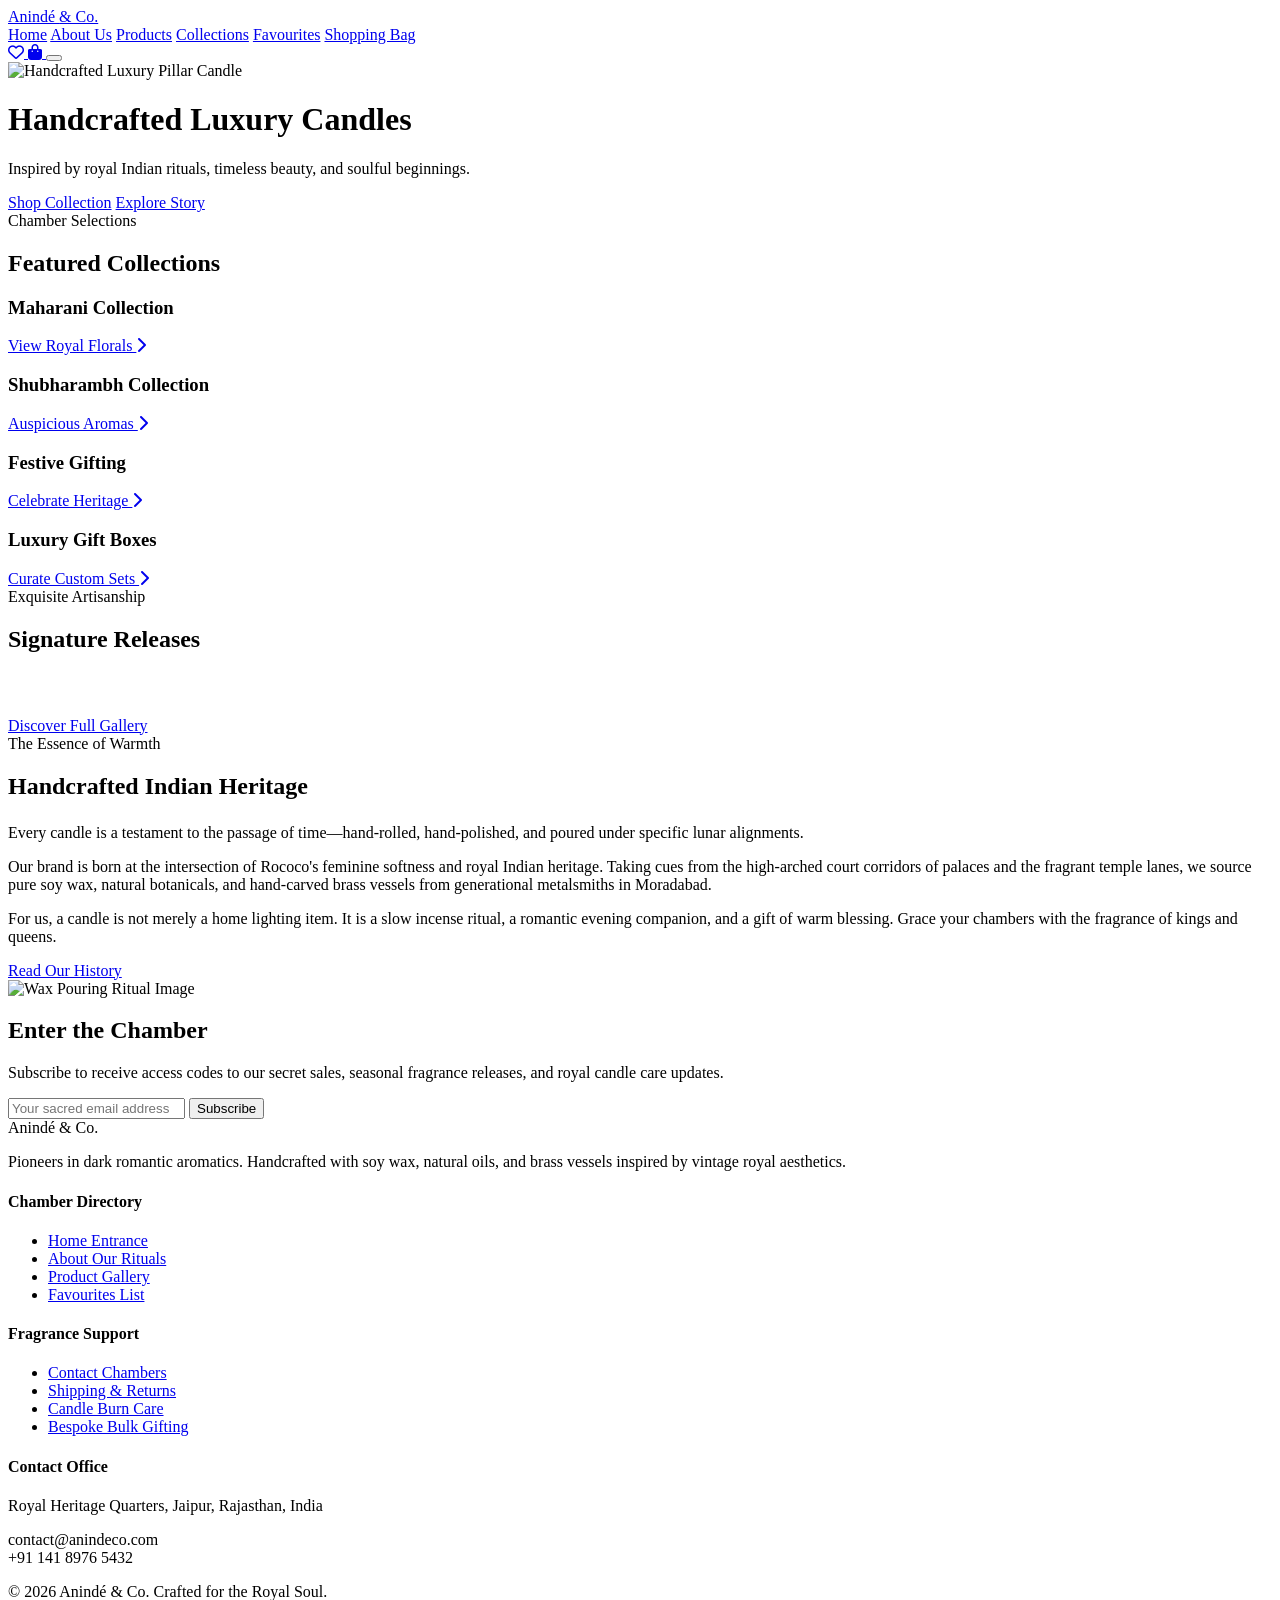
==== frontend/index.html @ c3018bc9 "Move index.html to frontend root" ====
<!DOCTYPE html>
<html lang="en">
<head>
  <meta charset="UTF-8">
  <meta name="viewport" content="width=device-width, initial-scale=1.0">
  <meta name="description" content="Handcrafted Luxury Candles inspired by royal Indian heritage, Rococo aesthetics, and soulful beginnings. Experience the dark romantic sensory ambiance of premium gifting.">
  <title>Handcrafted Luxury Candles | Ancient Heritage & Romantic Rituals</title>
  
  <!-- FontAwesome Icons -->
  <link rel="stylesheet" href="https://cdnjs.cloudflare.com/ajax/libs/font-awesome/6.4.0/css/all.min.css">
  
  <!-- Stylesheet Link -->
  <link rel="stylesheet" href="../css/style.css">
</head>
<body>

  <!-- GLOBAL STICKY LUXURY NAVBAR -->
  <nav class="luxury-navbar" id="navbar">
    <div class="nav-container">
      <!-- Logo -->
      <a href="index.html" class="navbar-logo" id="nav-logo">
        Anindé <span>& Co.</span>
      </a>

      <!-- Menu Items (Right) -->
      <div class="navbar-menu" id="navbar-menu">
        <a href="index.html" class="navbar-item active" id="nav-home">Home</a>
        <a href="about.html" class="navbar-item" id="nav-about">About Us</a>
        <a href="products.html" class="navbar-item" id="nav-products">Products</a>
        <a href="products.html?category=Festive Collection" class="navbar-item" id="nav-collections">Collections</a>
        <a href="wishlist.html" class="navbar-item" id="nav-wishlist">Favourites</a>
        <a href="cart.html" class="navbar-item" id="nav-bag">Shopping Bag</a>
      </div>

      <!-- Icons (Cart & Wishlist Shortcut) -->
      <div class="navbar-icons">
        <a href="wishlist.html" class="nav-icon-link" aria-label="View Favourites" id="shortcut-wishlist">
          <i class="fa-regular fa-heart"></i>
          <span class="badge-count wishlist-badge" style="display: none;">0</span>
        </a>
        <a href="cart.html" class="nav-icon-link" aria-label="View Shopping Bag" id="shortcut-cart">
          <i class="fa-solid fa-bag-shopping"></i>
          <span class="badge-count cart-badge" style="display: none;">0</span>
        </a>
        <!-- Mobile Toggle Burger -->
        <button class="navbar-burger" aria-label="Toggle Navigation Menu" id="mobile-menu-burger">
          <span></span>
          <span></span>
          <span></span>
        </button>
      </div>
    </div>
  </nav>

  <!-- MAIN HOMEPAGE WRAPPER -->
  <div class="page-container" style="padding-top: 0;">
    
    <!-- 1. HERO SECTION -->
    <header class="hero-section" id="home-hero">
      <div class="hero-image-panel">
        <img src="../assets/images/candle-hero.jpg" alt="Handcrafted Luxury Pillar Candle" class="hero-bg-media">
      </div>

      <div class="hero-content">
        <h1 class="hero-title font-serif">Handcrafted Luxury Candles</h1>
        <div class="ornament-divider">
          <div class="ornament-line"></div>
          <div class="ornament-diamond"></div>
          <div class="ornament-line"></div>
        </div>
        <p class="hero-subheadline">
          Inspired by royal Indian rituals, timeless beauty, and soulful beginnings.
        </p>
        <div class="hero-buttons">
          <a href="products.html" class="btn btn-primary" id="hero-btn-shop">Shop Collection</a>
          <a href="about.html" class="btn btn-secondary" id="hero-btn-story">Explore Story</a>
        </div>
      </div>
    </header>

    <!-- 2. FEATURED COLLECTIONS SECTION -->
    <section class="section-wrapper" id="featured-collections">
      <div class="section-header">
        <span class="section-subtitle">Chamber Selections</span>
        <h2 class="section-title">Featured Collections</h2>
        <div class="ornament-divider">
          <div class="ornament-line"></div>
          <div class="ornament-diamond"></div>
          <div class="ornament-line"></div>
        </div>
      </div>

      <div class="collections-grid">
        <!-- Maharani Card -->
        <div class="collection-card" id="card-maharani">
          <div class="collection-card-bg" id="col-maharani"></div>
          <div class="collection-card-content">
            <h3 class="collection-card-title font-serif">Maharani Collection</h3>
            <a href="products.html?category=Maharani Collection" class="collection-card-link">
              View Royal Florals <i class="fa-solid fa-chevron-right"></i>
            </a>
          </div>
        </div>

        <!-- Shubharambh Card -->
        <div class="collection-card" id="card-shubharambh">
          <div class="collection-card-bg" id="col-shubharambh"></div>
          <div class="collection-card-content">
            <h3 class="collection-card-title font-serif">Shubharambh Collection</h3>
            <a href="products.html?category=Shubharambh Collection" class="collection-card-link">
              Auspicious Aromas <i class="fa-solid fa-chevron-right"></i>
            </a>
          </div>
        </div>

        <!-- Festive Gifting Card -->
        <div class="collection-card" id="card-festive">
          <div class="collection-card-bg" id="col-festive"></div>
          <div class="collection-card-content">
            <h3 class="collection-card-title font-serif">Festive Gifting</h3>
            <a href="products.html?category=Festive Collection" class="collection-card-link">
              Celebrate Heritage <i class="fa-solid fa-chevron-right"></i>
            </a>
          </div>
        </div>

        <!-- Luxury Gift Boxes Card -->
        <div class="collection-card" id="card-boxes">
          <div class="collection-card-bg" id="col-boxes"></div>
          <div class="collection-card-content">
            <h3 class="collection-card-title font-serif">Luxury Gift Boxes</h3>
            <a href="products.html?subcategory=Gift Boxes" class="collection-card-link">
              Curate Custom Sets <i class="fa-solid fa-chevron-right"></i>
            </a>
          </div>
        </div>
      </div>
    </section>

    <!-- 3. PRODUCT PREVIEW SECTION -->
    <section class="section-wrapper" id="featured-products">
      <div class="section-header">
        <span class="section-subtitle">Exquisite Artisanship</span>
        <h2 class="section-title">Signature Releases</h2>
        <div class="ornament-divider">
          <div class="ornament-line"></div>
          <div class="ornament-diamond"></div>
          <div class="ornament-line"></div>
        </div>
      </div>

      <!-- Injected Dynamically by app.js -->
      <div class="products-layout-grid" id="featured-products-container">
        <!-- Dynamic Cards Inserted Here -->
      </div>

      <div class="text-center" style="margin-top: 4rem;">
        <a href="products.html" class="btn btn-primary" id="btn-discover-all">Discover Full Gallery</a>
      </div>
    </section>

    <!-- 4. BRAND STORY SECTION -->
    <section class="brand-story-section section-wrapper" id="brand-story">
      <div class="story-grid">
        <div class="story-content">
          <div class="story-header">
            <span class="section-subtitle" style="text-align: left; display: block;">The Essence of Warmth</span>
            <h2 class="story-title font-serif">Handcrafted Indian Heritage</h2>
            <div class="ornament-divider" style="margin: 1.5rem 0; justify-content: flex-start;">
              <div class="ornament-line" style="flex-grow: 0; width: 60px;"></div>
              <div class="ornament-diamond"></div>
            </div>
          </div>
          <p class="story-lead">
            Every candle is a testament to the passage of time—hand-rolled, hand-polished, and poured under specific lunar alignments.
          </p>
          <p class="story-text">
            Our brand is born at the intersection of Rococo's feminine softness and royal Indian heritage. Taking cues from the high-arched court corridors of palaces and the fragrant temple lanes, we source pure soy wax, natural botanicals, and hand-carved brass vessels from generational metalsmiths in Moradabad.
          </p>
          <p class="story-text">
            For us, a candle is not merely a home lighting item. It is a slow incense ritual, a romantic evening companion, and a gift of warm blessing. Grace your chambers with the fragrance of kings and queens.
          </p>
          <a href="about.html" class="btn btn-secondary" style="margin-top: 1.5rem;" id="btn-read-history">Read Our History</a>
        </div>
        <div class="story-image-card">
          <!-- Reusing the beautiful candle photo in the brand details -->
          <img src="../assets/images/candle-hero.jpg" alt="Wax Pouring Ritual Image">
        </div>
      </div>
    </section>

    <!-- 5. NEWSLETTER SECTION -->
    <section class="newsletter-section" id="newsletter-chambers">
      <div class="newsletter-box glass-card">
        <h2 class="newsletter-title font-serif">Enter the Chamber</h2>
        <p class="newsletter-desc">
          Subscribe to receive access codes to our secret sales, seasonal fragrance releases, and royal candle care updates.
        </p>
        <form class="newsletter-form" id="newsletter-form-action" onsubmit="event.preventDefault(); alert('You have been granted royal chamber updates.');">
          <input type="email" class="newsletter-input" placeholder="Your sacred email address" required aria-label="Email address">
          <button type="submit" class="btn btn-primary" id="newsletter-submit">Subscribe</button>
        </form>
      </div>
    </section>

  </div>

  <!-- FOOTER -->
  <footer class="luxury-footer">
    <div class="footer-grid">
      <div>
        <div class="footer-logo">Anindé & Co.</div>
        <p class="footer-text">
          Pioneers in dark romantic aromatics. Handcrafted with soy wax, natural oils, and brass vessels inspired by vintage royal aesthetics.
        </p>
      </div>
      <div>
        <h4 class="footer-col-title">Chamber Directory</h4>
        <ul class="footer-links">
          <li><a href="index.html">Home Entrance</a></li>
          <li><a href="about.html">About Our Rituals</a></li>
          <li><a href="products.html">Product Gallery</a></li>
          <li><a href="wishlist.html">Favourites List</a></li>
        </ul>
      </div>
      <div>
        <h4 class="footer-col-title">Fragrance Support</h4>
        <ul class="footer-links">
          <li><a href="contact.html">Contact Chambers</a></li>
          <li><a href="#">Shipping & Returns</a></li>
          <li><a href="#">Candle Burn Care</a></li>
          <li><a href="#">Bespoke Bulk Gifting</a></li>
        </ul>
      </div>
      <div>
        <h4 class="footer-col-title">Contact Office</h4>
        <p class="footer-text" style="margin-bottom: 0.8rem;">
          Royal Heritage Quarters, Jaipur, Rajasthan, India
        </p>
        <p class="footer-text">
          contact@anindeco.com<br>
          +91 141 8976 5432
        </p>
      </div>
    </div>
    <div class="footer-bottom">
      <div>&copy; 2026 Anindé & Co. Crafted for the Royal Soul.</div>
      <div class="social-links">
        <a href="#" aria-label="Instagram"><i class="fa-brands fa-instagram"></i></a>
        <a href="#" aria-label="Pinterest"><i class="fa-brands fa-pinterest"></i></a>
        <a href="#" aria-label="Facebook"><i class="fa-brands fa-facebook"></i></a>
      </div>
    </div>
  </footer>

  <!-- Application Controller -->
  <script src="../js/products.js"></script>
  <script src="../js/cart.js"></script>
  <script src="../js/wishlist.js"></script>
  <script src="../js/catalog.js"></script>
  <script src="../js/app.js"></script>
</body>
</html>
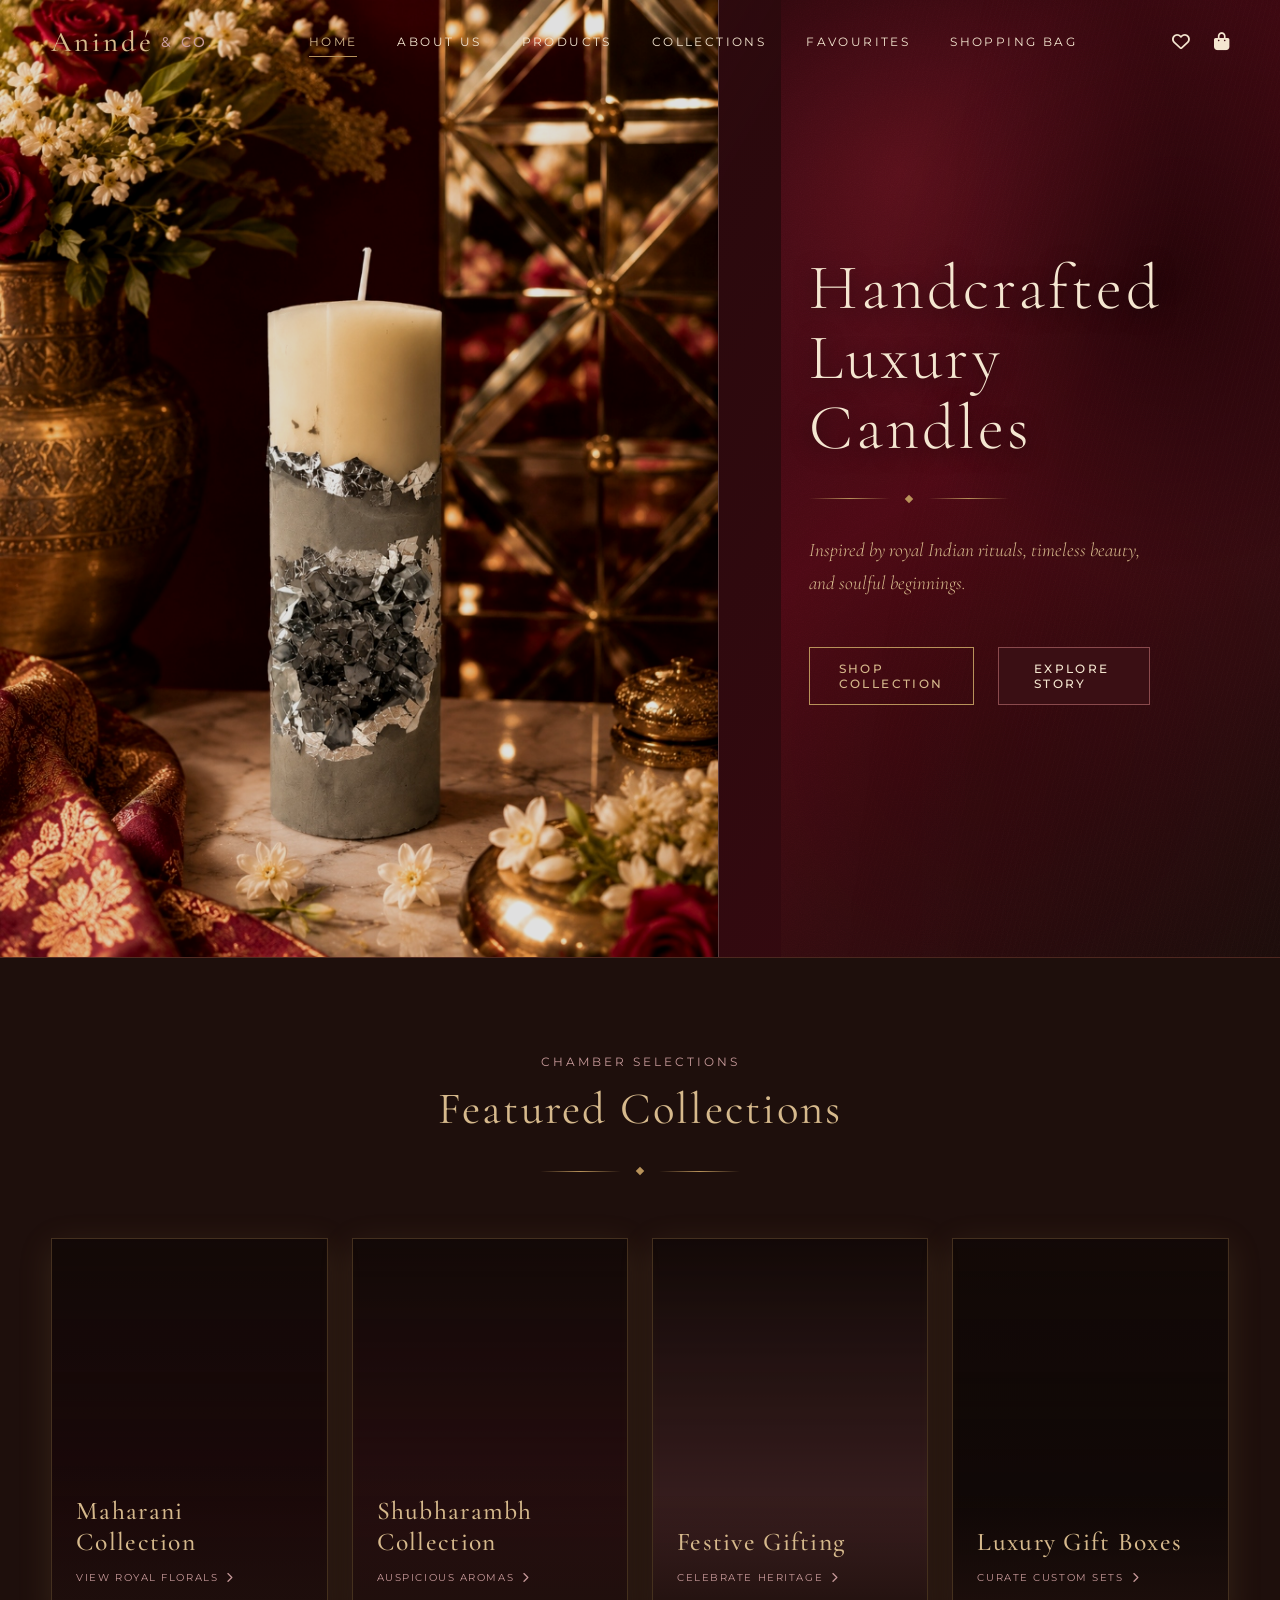
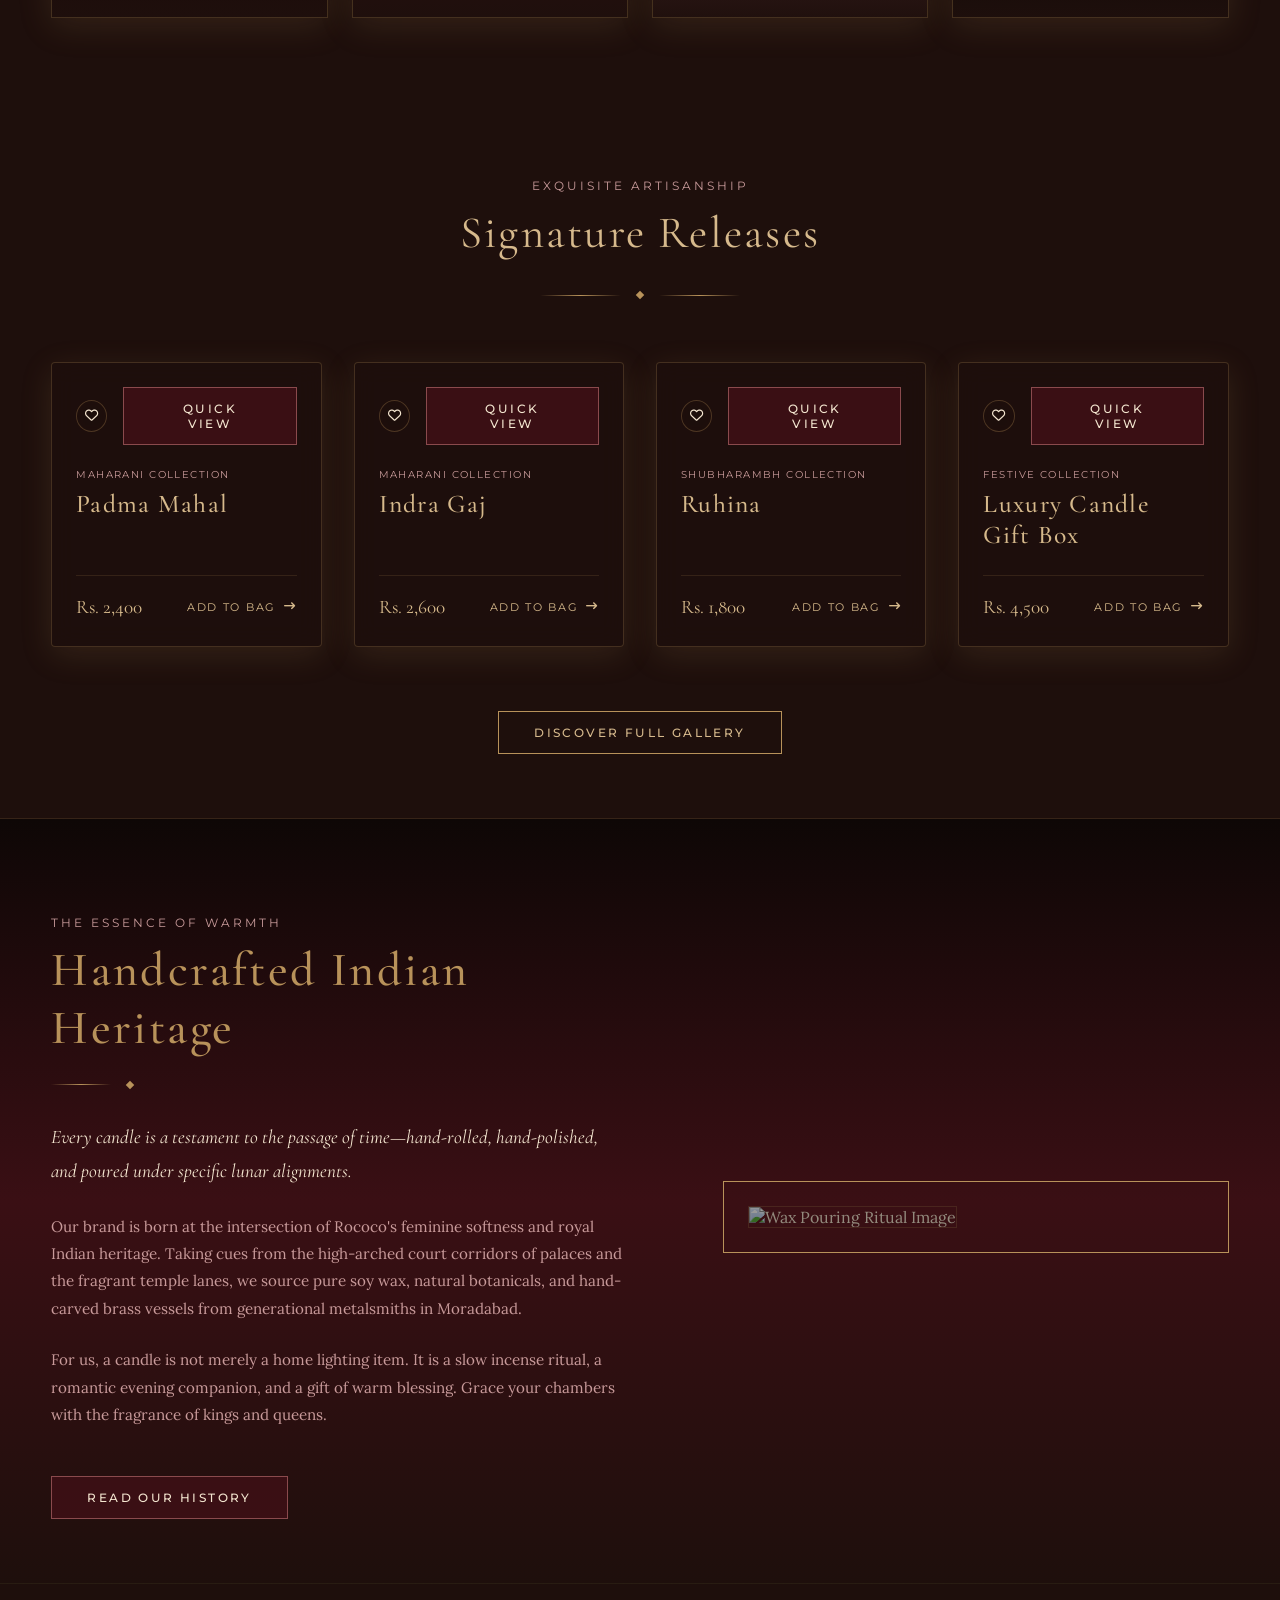
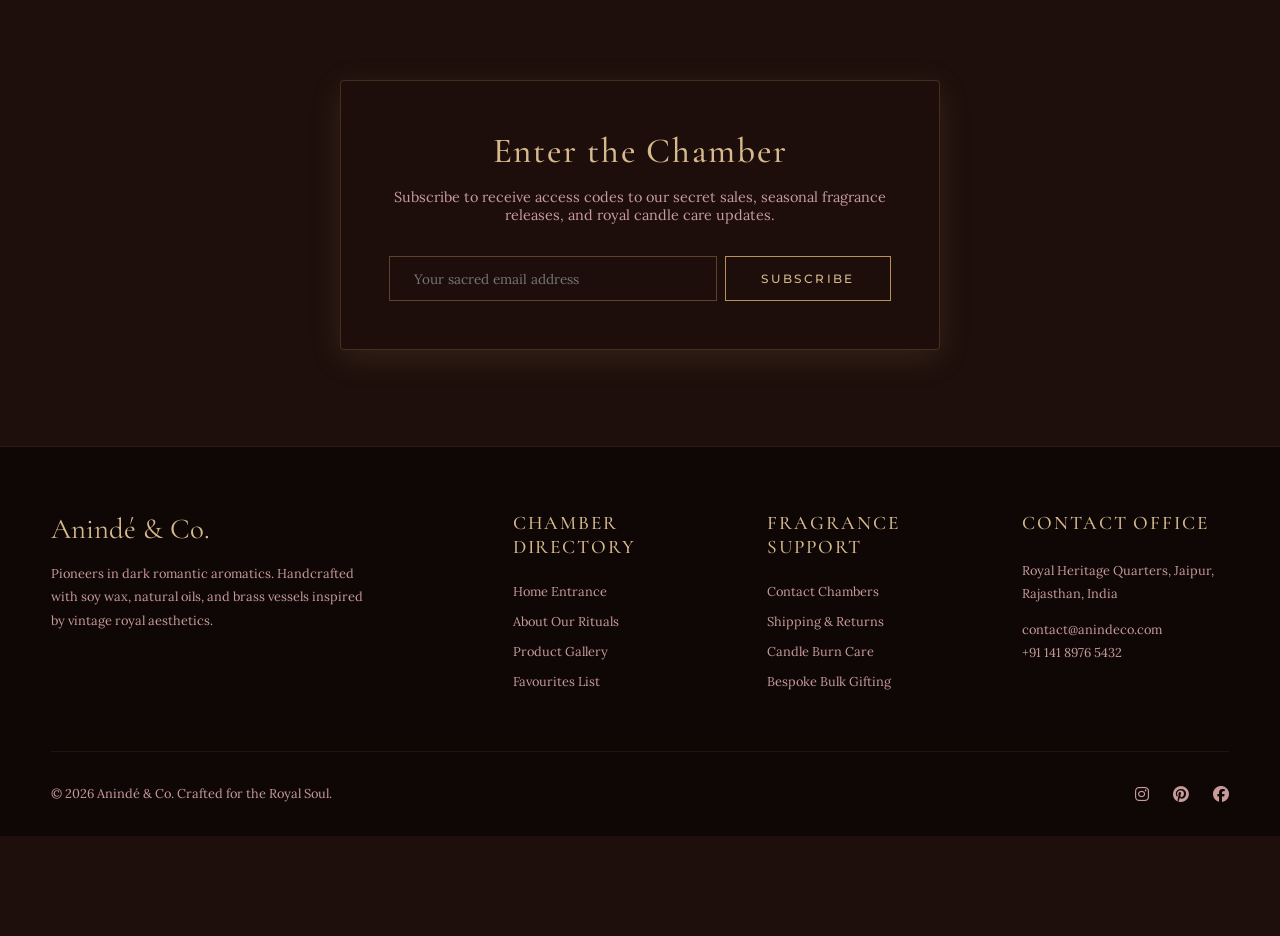
==== commit 8d4d60f3: "Fix website paths" ====
--- a/frontend/index.html
+++ b/frontend/index.html
@@ -10,7 +10,7 @@
   <link rel="stylesheet" href="https://cdnjs.cloudflare.com/ajax/libs/font-awesome/6.4.0/css/all.min.css">
   
   <!-- Stylesheet Link -->
-  <link rel="stylesheet" href="../css/style.css">
+  <link rel="stylesheet" href="css/style.css">
 </head>
 <body>
 
@@ -58,7 +58,7 @@
     <!-- 1. HERO SECTION -->
     <header class="hero-section" id="home-hero">
       <div class="hero-image-panel">
-        <img src="../assets/images/candle-hero.jpg" alt="Handcrafted Luxury Pillar Candle" class="hero-bg-media">
+        <img src="assets/images/candle-hero.jpg" alt="Handcrafted Luxury Pillar Candle" class="hero-bg-media">
       </div>
 
       <div class="hero-content">
@@ -254,10 +254,10 @@
   </footer>
 
   <!-- Application Controller -->
-  <script src="../js/products.js"></script>
-  <script src="../js/cart.js"></script>
-  <script src="../js/wishlist.js"></script>
-  <script src="../js/catalog.js"></script>
-  <script src="../js/app.js"></script>
+  <script src="js/products.js"></script>
+  <script src="js/cart.js"></script>
+  <script src="js/wishlist.js"></script>
+  <script src="js/catalog.js"></script>
+  <script src="js/app.js"></script>
 </body>
 </html>
--- a/frontend/css/style.css
+++ b/frontend/css/style.css
@@ -0,0 +1,2101 @@
+/* ==========================================================================
+   LUXURY STYLE DEFINITIONS - DARK ROMANTIC VINTAGE LHERITAGE
+   Candle Brand: Royal Indian Rituals & Rococo Inspired
+   ========================================================================== */
+
+/* 1. GOOGLE FONTS & IMPORTS */
+@import url('https://fonts.googleapis.com/css2?family=Cormorant+Garamond:ital,wght@0,300;0,400;0,500;0,600;0,700;1,400&family=Lora:ital,wght@0,400;0,500;0,600;1,400&family=Montserrat:wght@200;300;400;500;600&display=swap');
+
+/* 2. DESIGN SYSTEM & ROOT VARIABLES */
+:root {
+  /* Color Palette */
+  --wine-deep: #3A0F14;
+  --maroon-faded: #5A1E24;
+  --rose-brown: #8A4A4D;
+  --blush-pink: #C89A9A;
+  --antique-gold: #B8925A;
+  --warm-beige: #D6B98C;
+  --dark-brown: #1E0F0C;
+  --soft-cream: #F4E6D0;
+  --pure-black: #0E0706;
+
+  /* Glassmorphism Styles */
+  --glass-bg: rgba(30, 15, 12, 0.75);
+  --glass-bg-light: rgba(90, 30, 36, 0.15);
+  --glass-border: 1px solid rgba(184, 146, 90, 0.25);
+  --gold-glow: 0 8px 32px 0 rgba(184, 146, 90, 0.15);
+  
+  /* Fonts */
+  --font-serif: 'Cormorant Garamond', serif;
+  --font-body: 'Lora', serif;
+  --font-sans: 'Montserrat', sans-serif;
+  
+  /* Transitions */
+  --transition-smooth: all 0.4s cubic-bezier(0.25, 0.8, 0.25, 1);
+  --transition-fast: all 0.2s ease;
+}
+
+/* 3. RESET & BASE ELEMENTS */
+* {
+  margin: 0;
+  padding: 0;
+  box-type: border-box;
+  box-sizing: border-box;
+}
+
+html {
+  scroll-behavior: smooth;
+  background-color: var(--dark-brown);
+  color: var(--soft-cream);
+  font-family: var(--font-body);
+  -webkit-font-smoothing: antialiased;
+}
+
+body {
+  min-height: 100vh;
+  overflow-x: hidden;
+  background: radial-gradient(circle at 50% 0%, var(--maroon-faded) 0%, var(--dark-brown) 70%, var(--pure-black) 100%);
+  background-attachment: fixed;
+}
+
+/* Scrollbar Customization */
+::-webkit-scrollbar {
+  width: 8px;
+}
+::-webkit-scrollbar-track {
+  background: var(--dark-brown);
+}
+::-webkit-scrollbar-thumb {
+  background: var(--antique-gold);
+  border-radius: 4px;
+}
+::-webkit-scrollbar-thumb:hover {
+  background: var(--blush-pink);
+}
+
+/* Links & Typography helpers */
+a {
+  color: inherit;
+  text-decoration: none;
+  transition: var(--transition-fast);
+}
+
+h1, h2, h3, h4, h5, h6, .font-serif {
+  font-family: var(--font-serif);
+  font-weight: 500;
+  letter-spacing: 0.05em;
+  color: var(--warm-beige);
+}
+
+.text-center { text-align: center; }
+.muted-text {
+  color: var(--blush-pink);
+  font-size: 0.9rem;
+  letter-spacing: 0.05em;
+}
+
+/* Floral Background Motif Layer */
+body::before {
+  content: "";
+  position: fixed;
+  top: 0; left: 0; right: 0; bottom: 0;
+  background-image: radial-gradient(rgba(184, 146, 90, 0.03) 1px, transparent 0);
+  background-size: 24px 24px;
+  pointer-events: none;
+  z-index: 1;
+}
+
+/* 4. BUTTONS & INTERACTIVE ELEMENTS */
+.btn {
+  display: inline-flex;
+  align-items: center;
+  justify-content: center;
+  padding: 0.8rem 2.2rem;
+  font-family: var(--font-sans);
+  font-size: 0.75rem;
+  font-weight: 500;
+  text-transform: uppercase;
+  letter-spacing: 0.2em;
+  border-radius: 0;
+  transition: var(--transition-smooth);
+  cursor: pointer;
+  position: relative;
+  overflow: hidden;
+}
+
+.btn-primary {
+  background-color: transparent;
+  color: var(--warm-beige);
+  border: 1px solid var(--antique-gold);
+}
+
+.btn-primary::before {
+  content: '';
+  position: absolute;
+  top: 0; left: -100%;
+  width: 100%; height: 100%;
+  background: linear-gradient(90deg, transparent, rgba(184, 146, 90, 0.2), transparent);
+  transition: var(--transition-smooth);
+}
+
+.btn-primary:hover::before {
+  left: 100%;
+}
+
+.btn-primary:hover {
+  background-color: var(--wine-deep);
+  color: var(--soft-cream);
+  border-color: var(--soft-cream);
+  box-shadow: 0 0 15px rgba(184, 146, 90, 0.4);
+}
+
+.btn-secondary {
+  background-color: var(--wine-deep);
+  color: var(--soft-cream);
+  border: 1px solid var(--rose-brown);
+}
+
+.btn-secondary:hover {
+  background-color: transparent;
+  color: var(--warm-beige);
+  border-color: var(--antique-gold);
+  box-shadow: var(--gold-glow);
+}
+
+.btn-block {
+  width: 100%;
+}
+
+.btn-text-gold {
+  background: none;
+  border: none;
+  color: var(--warm-beige);
+  font-family: var(--font-sans);
+  font-size: 0.7rem;
+  text-transform: uppercase;
+  letter-spacing: 0.15em;
+  cursor: pointer;
+  display: inline-flex;
+  align-items: center;
+  gap: 0.5rem;
+  padding: 0.5rem 0;
+  position: relative;
+  transition: var(--transition-fast);
+}
+
+.btn-text-gold i {
+  transition: var(--transition-fast);
+}
+
+.btn-text-gold:hover {
+  color: var(--soft-cream);
+}
+
+.btn-text-gold:hover i {
+  transform: translateX(5px);
+}
+
+/* Glassmorphism Cards */
+.glass-card {
+  background: var(--glass-bg);
+  border: var(--glass-border);
+  box-shadow: var(--gold-glow);
+  backdrop-filter: blur(12px);
+  -webkit-backdrop-filter: blur(12px);
+  border-radius: 4px;
+  transition: var(--transition-smooth);
+}
+
+.glass-card:hover {
+  border-color: var(--antique-gold);
+  box-shadow: 0 12px 40px 0 rgba(184, 146, 90, 0.25);
+}
+
+/* 5. NAVIGATION BAR */
+.luxury-navbar {
+  position: fixed;
+  top: 0; left: 0; right: 0;
+  z-index: 100;
+  padding: 1.5rem 4%;
+  transition: var(--transition-smooth);
+  border-bottom: 1px solid transparent;
+}
+
+.luxury-navbar.scrolled {
+  padding: 0.8rem 4%;
+  background: rgba(30, 15, 12, 0.95);
+  border-bottom: 1px solid rgba(184, 146, 90, 0.2);
+  backdrop-filter: blur(10px);
+}
+
+.nav-container {
+  display: flex;
+  align-items: center;
+  justify-content: space-between;
+  max-width: 1400px;
+  margin: 0 auto;
+}
+
+/* Logo */
+.navbar-logo {
+  font-family: var(--font-serif);
+  font-size: 1.8rem;
+  font-weight: 500;
+  color: var(--warm-beige);
+  letter-spacing: 0.1em;
+  display: flex;
+  align-items: center;
+  gap: 0.5rem;
+}
+
+.navbar-logo span {
+  font-size: 0.9rem;
+  font-family: var(--font-sans);
+  text-transform: uppercase;
+  color: var(--blush-pink);
+  letter-spacing: 0.2em;
+}
+
+/* Menu items */
+.navbar-menu {
+  display: flex;
+  align-items: center;
+  gap: 2.5rem;
+}
+
+.navbar-item {
+  font-family: var(--font-sans);
+  font-size: 0.75rem;
+  font-weight: 400;
+  text-transform: uppercase;
+  letter-spacing: 0.2em;
+  color: var(--soft-cream);
+  position: relative;
+  padding: 0.5rem 0;
+}
+
+.navbar-item::after {
+  content: '';
+  position: absolute;
+  bottom: 0; left: 0;
+  width: 0; height: 1px;
+  background-color: var(--antique-gold);
+  transition: var(--transition-smooth);
+}
+
+.navbar-item:hover, .navbar-item.active {
+  color: var(--warm-beige);
+}
+
+.navbar-item:hover::after, .navbar-item.active::after {
+  width: 100%;
+}
+
+/* Icons block */
+.navbar-icons {
+  display: flex;
+  align-items: center;
+  gap: 1.5rem;
+}
+
+.nav-icon-link {
+  font-size: 1.1rem;
+  color: var(--soft-cream);
+  position: relative;
+  cursor: pointer;
+}
+
+.nav-icon-link:hover {
+  color: var(--warm-beige);
+  transform: translateY(-2px);
+}
+
+/* Nav Badge Counter */
+.badge-count {
+  position: absolute;
+  top: -8px; right: -10px;
+  background-color: var(--antique-gold);
+  color: var(--dark-brown);
+  font-family: var(--font-sans);
+  font-size: 0.6rem;
+  font-weight: 600;
+  width: 16px; height: 16px;
+  border-radius: 50%;
+  display: inline-flex;
+  align-items: center;
+  justify-content: center;
+}
+
+/* Mobile Hamburger */
+.navbar-burger {
+  display: none;
+  background: none;
+  border: none;
+  cursor: pointer;
+  padding: 0.5rem;
+}
+
+.navbar-burger span {
+  display: block;
+  width: 20px; height: 1px;
+  background-color: var(--warm-beige);
+  margin: 5px 0;
+  transition: var(--transition-smooth);
+}
+
+/* Hamburger active animation */
+.navbar-burger.is-active span:nth-child(1) {
+  transform: translateY(6px) rotate(45deg);
+}
+.navbar-burger.is-active span:nth-child(2) {
+  opacity: 0;
+}
+.navbar-burger.is-active span:nth-child(3) {
+  transform: translateY(-6px) rotate(-45deg);
+}
+
+/* ==========================================================================
+   6. PAGES SPECIFICS & LAYOUT CONTAINER
+   ========================================================================== */
+.page-container {
+  padding-top: 100px;
+  min-height: calc(100vh - 100px);
+  position: relative;
+  z-index: 5;
+}
+
+/* 6A. HERO SECTION */
+.hero-section {
+  position: relative;
+  min-height: 92vh;
+  width: 100%;
+  display: grid;
+  grid-template-columns: minmax(0, 1fr) minmax(360px, 0.78fr);
+  align-items: stretch;
+  overflow: hidden;
+  margin-top: -100px; /* Offset nav */
+  padding-top: 100px;
+  background:
+    linear-gradient(120deg, rgba(30, 15, 12, 0.08) 0%, rgba(43, 9, 13, 0.98) 47%, rgba(58, 10, 18, 1) 100%),
+    var(--wine-deep);
+  border-bottom: 1px solid rgba(184, 146, 90, 0.22);
+}
+
+.hero-section::before {
+  content: "";
+  position: absolute;
+  top: 100px;
+  right: 0;
+  bottom: 0;
+  width: 39%;
+  pointer-events: none;
+  background:
+    url("data:image/svg+xml,%3Csvg xmlns='http://www.w3.org/2000/svg' width='180' height='180' viewBox='0 0 180 180'%3E%3Cfilter id='n'%3E%3CfeTurbulence type='fractalNoise' baseFrequency='.92' numOctaves='4' stitchTiles='stitch'/%3E%3CfeColorMatrix type='saturate' values='0'/%3E%3CfeComponentTransfer%3E%3CfeFuncA type='table' tableValues='0 .34'/%3E%3C/feComponentTransfer%3E%3C/filter%3E%3Crect width='180' height='180' filter='url(%23n)' opacity='.55'/%3E%3C/svg%3E"),
+    radial-gradient(circle at 24% 18%, rgba(105, 20, 31, 0.38), transparent 32%),
+    radial-gradient(circle at 78% 30%, rgba(54, 8, 15, 0.65), transparent 38%),
+    radial-gradient(circle at 42% 78%, rgba(84, 14, 24, 0.36), transparent 42%),
+    linear-gradient(145deg, #2b070c 0%, #4f0b16 45%, #1e0f0c 100%);
+  background-size: 180px 180px, auto, auto, auto, auto;
+  background-blend-mode: soft-light, screen, multiply, soft-light, normal;
+  opacity: 0.98;
+}
+
+.hero-section::after {
+  content: "";
+  position: absolute;
+  top: 100px;
+  right: 0;
+  bottom: 0;
+  width: 39%;
+  pointer-events: none;
+  background:
+    repeating-linear-gradient(105deg, rgba(255, 235, 218, 0.025) 0 1px, transparent 1px 5px),
+    linear-gradient(100deg, rgba(255, 235, 218, 0.035), transparent 28%, rgba(14, 7, 6, 0.42) 100%);
+  opacity: 0.36;
+  mask-image: linear-gradient(to left, #000 0%, rgba(0, 0, 0, 0.74) 58%, transparent 100%);
+}
+
+.hero-image-panel {
+  min-height: calc(92vh - 100px);
+  border-right: 1px solid rgba(245, 238, 222, 0.22);
+  overflow: hidden;
+}
+
+.hero-bg-media {
+  display: block;
+  width: 100%;
+  height: 100%;
+  object-fit: cover;
+  filter: contrast(1.04) brightness(0.88);
+}
+
+@keyframes slowZoom {
+  0% { transform: scale(1); }
+  100% { transform: scale(1.08); }
+}
+
+.hero-overlay-gradient {
+  display: none;
+}
+
+.hero-content {
+  text-align: left;
+  max-width: 520px;
+  padding: clamp(3rem, 7vw, 7rem);
+  z-index: 2;
+  margin-top: 0;
+  align-self: center;
+}
+
+.hero-tagline {
+  font-family: var(--font-sans);
+  font-size: 0.8rem;
+  text-transform: uppercase;
+  letter-spacing: 0.35em;
+  color: var(--antique-gold);
+  margin-bottom: 1.5rem;
+  display: block;
+}
+
+.hero-title {
+  font-size: clamp(2.8rem, 5vw, 5rem);
+  font-weight: 300;
+  line-height: 1.1;
+  color: var(--soft-cream);
+  margin-bottom: 1.6rem;
+  text-shadow: 0 4px 20px rgba(0,0,0,0.6);
+}
+
+.hero-subheadline {
+  font-size: 1.2rem;
+  font-weight: 300;
+  color: var(--warm-beige);
+  line-height: 1.7;
+  margin-bottom: 3rem;
+  font-family: var(--font-serif);
+  font-style: italic;
+}
+
+.hero-buttons {
+  display: flex;
+  gap: 1.5rem;
+  justify-content: flex-start;
+}
+
+.hero-content .ornament-divider {
+  margin-left: 0;
+  margin-right: 0;
+}
+
+/* Ornamental Divider */
+.ornament-divider {
+  display: flex;
+  align-items: center;
+  justify-content: center;
+  gap: 1rem;
+  margin: 2rem auto;
+  max-width: 200px;
+}
+
+.ornament-line {
+  height: 1px;
+  background: linear-gradient(90deg, transparent, var(--antique-gold), transparent);
+  flex-grow: 1;
+}
+
+.ornament-diamond {
+  width: 6px; height: 6px;
+  background-color: var(--antique-gold);
+  transform: rotate(45deg);
+}
+
+/* 6B. FEATURED COLLECTIONS GRID */
+.section-wrapper {
+  padding: 6rem 4% 4rem;
+  max-width: 1400px;
+  margin: 0 auto;
+}
+
+.section-header {
+  text-align: center;
+  margin-bottom: 4rem;
+}
+
+.section-subtitle {
+  font-family: var(--font-sans);
+  font-size: 0.75rem;
+  text-transform: uppercase;
+  letter-spacing: 0.25em;
+  color: var(--blush-pink);
+  margin-bottom: 0.8rem;
+  display: block;
+}
+
+.section-title {
+  font-size: 2.8rem;
+  font-weight: 400;
+  color: var(--warm-beige);
+}
+
+/* Collection Cards */
+.collections-grid {
+  display: grid;
+  grid-template-columns: repeat(4, 1fr);
+  gap: 1.5rem;
+}
+
+.collection-card {
+  height: 380px;
+  position: relative;
+  overflow: hidden;
+  display: flex;
+  align-items: flex-end;
+  border: var(--glass-border);
+  box-shadow: var(--gold-glow);
+  transition: var(--transition-smooth);
+}
+
+.collection-card-bg {
+  position: absolute;
+  top: 0; left: 0; width: 100%; height: 100%;
+  background-size: cover;
+  background-position: center;
+  z-index: -2;
+  filter: brightness(0.5);
+  transition: var(--transition-smooth);
+}
+
+/* Default Collection Card Background gradients as placeholders */
+#col-maharani { background-image: linear-gradient(var(--glass-bg), var(--wine-deep)); }
+#col-shubharambh { background-image: linear-gradient(var(--glass-bg), var(--maroon-faded)); }
+#col-festive { background-image: linear-gradient(var(--glass-bg), var(--rose-brown)); }
+#col-boxes { background-image: linear-gradient(var(--glass-bg), var(--dark-brown)); }
+
+.collection-card:hover .collection-card-bg {
+  transform: scale(1.1);
+  filter: brightness(0.7);
+}
+
+.collection-card:hover {
+  border-color: var(--antique-gold);
+  box-shadow: 0 12px 30px rgba(184, 146, 90, 0.35);
+}
+
+.collection-card-content {
+  padding: 2rem 1.5rem;
+  width: 100%;
+  background: linear-gradient(to top, rgba(30,15,12,0.95) 0%, rgba(30,15,12,0) 100%);
+  position: relative;
+  z-index: 2;
+}
+
+.collection-card-title {
+  font-size: 1.6rem;
+  color: var(--warm-beige);
+  margin-bottom: 0.5rem;
+}
+
+.collection-card-link {
+  font-family: var(--font-sans);
+  font-size: 0.65rem;
+  text-transform: uppercase;
+  letter-spacing: 0.15em;
+  color: var(--blush-pink);
+  display: inline-flex;
+  align-items: center;
+  gap: 0.5rem;
+}
+
+.collection-card:hover .collection-card-link {
+  color: var(--soft-cream);
+}
+
+/* 6C. PRODUCT PREVIEW & GENERAL PRODUCT CARDS */
+.products-layout-grid {
+  display: grid;
+  grid-template-columns: repeat(4, 1fr);
+  gap: 2rem;
+}
+
+.product-card {
+  position: relative;
+  overflow: visible;
+  border-radius: 4px;
+  display: flex;
+  flex-direction: column;
+  min-height: 285px;
+  padding: 1.5rem;
+}
+
+.product-image-container {
+  display: none;
+}
+
+.product-image {
+  display: none;
+}
+
+.product-card:hover .product-image {
+  transform: none;
+}
+
+.product-card-actions {
+  display: flex;
+  justify-content: space-between;
+  align-items: center;
+  gap: 1rem;
+  margin-bottom: 1.5rem;
+}
+
+.card-wishlist-btn {
+  position: static;
+  background: rgba(30, 15, 12, 0.6);
+  border: 1px solid rgba(184, 146, 90, 0.3);
+  color: var(--soft-cream);
+  width: 32px; height: 32px;
+  border-radius: 50%;
+  display: flex;
+  align-items: center;
+  justify-content: center;
+  cursor: pointer;
+  backdrop-filter: blur(4px);
+  transition: var(--transition-fast);
+}
+
+.card-wishlist-btn:hover {
+  background: var(--wine-deep);
+  color: var(--antique-gold);
+}
+
+.card-wishlist-btn i.active {
+  color: var(--antique-gold);
+}
+
+.product-overlay-actions {
+  display: none;
+}
+
+.product-image-container:hover .product-overlay-actions {
+  opacity: 0;
+  transform: none;
+}
+
+.product-card-info {
+  padding: 0;
+  display: flex;
+  flex-direction: column;
+  flex-grow: 1;
+}
+
+.product-card-category {
+  font-family: var(--font-sans);
+  font-size: 0.6rem;
+  text-transform: uppercase;
+  letter-spacing: 0.15em;
+  color: var(--blush-pink);
+  margin-bottom: 0.5rem;
+}
+
+.product-card-title {
+  font-size: 1.6rem;
+  margin-bottom: 1rem;
+}
+
+.product-card-title a:hover {
+  color: var(--soft-cream);
+}
+
+.product-card-bottom {
+  display: flex;
+  align-items: center;
+  justify-content: space-between;
+  margin-top: auto;
+  border-top: 1px solid rgba(184, 146, 90, 0.15);
+  padding-top: 1rem;
+}
+
+.product-card-price {
+  font-family: var(--font-serif);
+  font-size: 1.2rem;
+  color: var(--warm-beige);
+}
+
+/* 6D. BRAND STORY SECTION */
+.brand-story-section {
+  background: linear-gradient(to bottom, var(--pure-black) 0%, var(--wine-deep) 50%, var(--dark-brown) 100%);
+  border-top: 1px solid rgba(184, 146, 90, 0.15);
+  border-bottom: 1px solid rgba(184, 146, 90, 0.15);
+}
+
+.story-grid {
+  display: grid;
+  grid-template-columns: 1.2fr 1fr;
+  gap: 4rem;
+  align-items: center;
+}
+
+.story-content {
+  padding-right: 2rem;
+}
+
+.story-header {
+  margin-bottom: 2rem;
+}
+
+.story-title {
+  font-size: 3rem;
+  color: var(--antique-gold);
+  line-height: 1.2;
+}
+
+.story-lead {
+  font-size: 1.2rem;
+  line-height: 1.8;
+  font-family: var(--font-serif);
+  font-style: italic;
+  color: var(--soft-cream);
+  margin-bottom: 1.5rem;
+}
+
+.story-text {
+  font-size: 0.95rem;
+  line-height: 1.8;
+  color: var(--blush-pink);
+  margin-bottom: 1.5rem;
+}
+
+.story-image-card {
+  position: relative;
+  border: 1px solid var(--antique-gold);
+  padding: 1.5rem;
+}
+
+.story-image-card img {
+  width: 100%;
+  height: 500px;
+  object-fit: cover;
+  filter: brightness(0.6);
+  border: 1px solid rgba(184, 146, 90, 0.3);
+}
+
+/* 6E. NEWSLETTER SECTION */
+.newsletter-section {
+  padding: 6rem 4%;
+  text-align: center;
+}
+
+.newsletter-box {
+  max-width: 600px;
+  margin: 0 auto;
+  padding: 3rem;
+  border: var(--glass-border);
+  border-radius: 4px;
+}
+
+.newsletter-title {
+  font-size: 2.2rem;
+  margin-bottom: 1rem;
+}
+
+.newsletter-desc {
+  font-size: 0.9rem;
+  color: var(--blush-pink);
+  margin-bottom: 2rem;
+}
+
+.newsletter-form {
+  display: flex;
+  gap: 0.5rem;
+}
+
+.newsletter-input {
+  flex-grow: 1;
+  background: rgba(30, 15, 12, 0.8);
+  border: 1px solid rgba(184, 146, 90, 0.4);
+  color: var(--soft-cream);
+  padding: 0.8rem 1.5rem;
+  font-family: var(--font-body);
+  font-size: 0.85rem;
+}
+
+.newsletter-input:focus {
+  outline: none;
+  border-color: var(--antique-gold);
+  box-shadow: 0 0 10px rgba(184, 146, 90, 0.2);
+}
+
+/* 6F. FOOTER DESIGN */
+.luxury-footer {
+  background: var(--pure-black);
+  border-top: 1px solid rgba(184, 146, 90, 0.15);
+  padding: 4rem 4% 2rem;
+  font-size: 0.8rem;
+  color: var(--blush-pink);
+}
+
+.footer-grid {
+  display: grid;
+  grid-template-columns: 2fr repeat(3, 1fr);
+  gap: 3rem;
+  max-width: 1400px;
+  margin: 0 auto 3rem;
+}
+
+.footer-logo {
+  font-family: var(--font-serif);
+  font-size: 1.8rem;
+  color: var(--warm-beige);
+  margin-bottom: 1rem;
+}
+
+.footer-text {
+  line-height: 1.8;
+  max-width: 320px;
+}
+
+.footer-col-title {
+  font-family: var(--font-serif);
+  font-size: 1.2rem;
+  color: var(--warm-beige);
+  margin-bottom: 1.5rem;
+  text-transform: uppercase;
+  letter-spacing: 0.1em;
+}
+
+.footer-links {
+  list-style: none;
+}
+
+.footer-links li {
+  margin-bottom: 0.8rem;
+}
+
+.footer-links a:hover {
+  color: var(--soft-cream);
+  padding-left: 5px;
+}
+
+.footer-bottom {
+  border-top: 1px solid rgba(184, 146, 90, 0.1);
+  padding-top: 2rem;
+  display: flex;
+  justify-content: space-between;
+  align-items: center;
+  max-width: 1400px;
+  margin: 0 auto;
+}
+
+.social-links {
+  display: flex;
+  gap: 1.5rem;
+  font-size: 1rem;
+}
+
+.social-links a:hover {
+  color: var(--warm-beige);
+}
+
+/* ==========================================================================
+   7. PRODUCTS LIST PAGE FEATURES
+   ========================================================================== */
+.products-page-layout {
+  display: grid;
+  grid-template-columns: 280px 1fr;
+  gap: 3rem;
+}
+
+/* Filters Sidebar */
+.filters-sidebar {
+  padding-right: 1rem;
+  border-right: 1px solid rgba(184, 146, 90, 0.15);
+}
+
+.filter-widget {
+  margin-bottom: 2.5rem;
+}
+
+.filter-title {
+  font-family: var(--font-serif);
+  font-size: 1.4rem;
+  color: var(--warm-beige);
+  margin-bottom: 1.2rem;
+  border-bottom: 1px solid rgba(184, 146, 90, 0.15);
+  padding-bottom: 0.5rem;
+}
+
+/* Category buttons list */
+.category-filters-list {
+  display: flex;
+  flex-direction: column;
+  gap: 0.8rem;
+}
+
+.category-filter-btn {
+  background: none;
+  border: none;
+  color: var(--blush-pink);
+  font-family: var(--font-serif);
+  font-size: 1.1rem;
+  text-align: left;
+  cursor: pointer;
+  transition: var(--transition-fast);
+  padding: 0.2rem 0;
+}
+
+.category-filter-btn:hover, .category-filter-btn.active {
+  color: var(--warm-beige);
+  padding-left: 8px;
+}
+
+/* Search bar styling */
+.search-bar-container {
+  position: relative;
+  margin-bottom: 1.5rem;
+}
+
+.search-input {
+  width: 100%;
+  background: rgba(30,15,12,0.8);
+  border: 1px solid rgba(184,146,90,0.3);
+  color: var(--soft-cream);
+  padding: 0.7rem 2.5rem 0.7rem 1rem;
+  font-family: var(--font-body);
+  font-size: 0.85rem;
+}
+
+.search-input:focus {
+  outline: none;
+  border-color: var(--antique-gold);
+}
+
+.search-bar-container i {
+  position: absolute;
+  top: 50%; right: 1rem;
+  transform: translateY(-50%);
+  color: var(--blush-pink);
+  font-size: 0.9rem;
+}
+
+/* Sort dropdown */
+.sort-select {
+  width: 100%;
+  background: rgba(30,15,12,0.8);
+  border: 1px solid rgba(184,146,90,0.3);
+  color: var(--soft-cream);
+  padding: 0.7rem 1rem;
+  font-family: var(--font-sans);
+  font-size: 0.75rem;
+  letter-spacing: 0.1em;
+  text-transform: uppercase;
+}
+
+.sort-select:focus {
+  outline: none;
+  border-color: var(--antique-gold);
+}
+
+/* Subcategory pill buttons */
+.subcategory-filters-container {
+  margin-bottom: 3rem;
+  display: flex;
+  align-items: center;
+  gap: 1.5rem;
+  flex-wrap: wrap;
+}
+
+.subcategory-label {
+  font-family: var(--font-sans);
+  font-size: 0.7rem;
+  text-transform: uppercase;
+  letter-spacing: 0.15em;
+  color: var(--blush-pink);
+}
+
+.subcategory-filters-list {
+  display: flex;
+  gap: 0.8rem;
+  flex-wrap: wrap;
+}
+
+.subcategory-filter-btn {
+  background: rgba(90, 30, 36, 0.25);
+  border: 1px solid rgba(184, 146, 90, 0.2);
+  color: var(--soft-cream);
+  padding: 0.4rem 1.2rem;
+  font-family: var(--font-sans);
+  font-size: 0.65rem;
+  text-transform: uppercase;
+  letter-spacing: 0.15em;
+  cursor: pointer;
+  transition: var(--transition-fast);
+}
+
+.subcategory-filter-btn:hover, .subcategory-filter-btn.active {
+  background: var(--wine-deep);
+  border-color: var(--antique-gold);
+  color: var(--warm-beige);
+  box-shadow: 0 0 10px rgba(184, 146, 90, 0.15);
+}
+
+.empty-results-container {
+  padding: 5rem 2rem;
+  border: 1px dashed rgba(184, 146, 90, 0.25);
+  border-radius: 4px;
+}
+
+/* ==========================================================================
+   8. PRODUCT DETAIL PAGE
+   ========================================================================== */
+.detail-columns {
+  display: grid;
+  grid-template-columns: minmax(0, 880px);
+  justify-content: center;
+  gap: 5rem;
+  margin-bottom: 4rem;
+}
+
+/* Gallery styling */
+.detail-gallery-wrapper {
+  display: flex;
+  flex-direction: column;
+  gap: 1rem;
+}
+
+.main-image-display {
+  height: 550px;
+  overflow: hidden;
+  border: var(--glass-border);
+  padding: 10px;
+}
+
+.main-image-display img {
+  width: 100%;
+  height: 100%;
+  object-fit: cover;
+}
+
+.gallery-thumbnails {
+  display: flex;
+  gap: 1rem;
+}
+
+.gallery-thumbnails .thumbnail {
+  width: 80px; height: 80px;
+  border: 1px solid rgba(184, 146, 90, 0.2);
+  cursor: pointer;
+  padding: 4px;
+  background: rgba(30,15,12,0.5);
+  transition: var(--transition-fast);
+}
+
+.gallery-thumbnails .thumbnail img {
+  width: 100%; height: 100%;
+  object-fit: cover;
+}
+
+.gallery-thumbnails .thumbnail.active, .gallery-thumbnails .thumbnail:hover {
+  border-color: var(--antique-gold);
+}
+
+/* Specifications details column */
+.detail-specs-wrapper {
+  display: flex;
+  flex-direction: column;
+}
+
+.breadcrumb-nav {
+  font-family: var(--font-sans);
+  font-size: 0.65rem;
+  text-transform: uppercase;
+  letter-spacing: 0.15em;
+  color: var(--blush-pink);
+  margin-bottom: 1.5rem;
+}
+
+.breadcrumb-nav a:hover {
+  color: var(--warm-beige);
+}
+
+.breadcrumb-nav .active-crumb {
+  color: var(--warm-beige);
+}
+
+.detail-category-tag {
+  font-family: var(--font-sans);
+  font-size: 0.75rem;
+  text-transform: uppercase;
+  letter-spacing: 0.2em;
+  color: var(--antique-gold);
+  margin-bottom: 0.8rem;
+}
+
+.detail-title {
+  font-size: 3.2rem;
+  margin-bottom: 1rem;
+}
+
+.detail-price {
+  font-family: var(--font-serif);
+  font-size: 2rem;
+  color: var(--warm-beige);
+  margin-bottom: 2rem;
+  padding-bottom: 1.5rem;
+  border-bottom: 1px solid rgba(184, 146, 90, 0.15);
+}
+
+.detail-description {
+  font-size: 0.95rem;
+  line-height: 1.8;
+  color: var(--soft-cream);
+  margin-bottom: 2rem;
+}
+
+/* Spec sheet grid */
+.product-stats-table {
+  margin-bottom: 2.5rem;
+  border-top: 1px solid rgba(184, 146, 90, 0.15);
+}
+
+.stat-row {
+  display: flex;
+  justify-content: space-between;
+  padding: 0.8rem 0;
+  border-bottom: 1px solid rgba(184, 146, 90, 0.1);
+  font-size: 0.85rem;
+}
+
+.stat-row span:first-child {
+  color: var(--blush-pink);
+}
+
+/* Fragrance notes cards */
+.fragrance-notes-card {
+  padding: 1.8rem;
+  margin-bottom: 3rem;
+}
+
+.fragrance-notes-card h3 {
+  font-size: 1.4rem;
+  margin-bottom: 1.5rem;
+  text-align: center;
+}
+
+.fragrance-notes-pyramid {
+  display: flex;
+  flex-direction: column;
+  gap: 1rem;
+}
+
+.pyramid-level {
+  display: flex;
+  flex-direction: column;
+  align-items: center;
+  text-align: center;
+  padding: 0.8rem;
+  background: rgba(90, 30, 36, 0.15);
+  border: 1px solid rgba(184, 146, 90, 0.1);
+}
+
+.level-title {
+  font-family: var(--font-sans);
+  font-size: 0.65rem;
+  text-transform: uppercase;
+  letter-spacing: 0.15em;
+  color: var(--antique-gold);
+  margin-bottom: 0.3rem;
+}
+
+.level-desc {
+  font-size: 0.85rem;
+  color: var(--soft-cream);
+}
+
+/* Action panels */
+.detail-actions-panel {
+  display: flex;
+  gap: 1.5rem;
+  align-items: center;
+}
+
+.quantity-controller {
+  display: inline-flex;
+  align-items: center;
+  border: 1px solid rgba(184, 146, 90, 0.4);
+  background: rgba(30,15,12,0.8);
+  height: 48px;
+}
+
+.qty-btn {
+  background: none;
+  border: none;
+  color: var(--soft-cream);
+  width: 40px;
+  height: 100%;
+  font-size: 1.1rem;
+  cursor: pointer;
+  transition: var(--transition-fast);
+}
+
+.qty-btn:hover {
+  color: var(--antique-gold);
+  background: rgba(184, 146, 90, 0.1);
+}
+
+.qty-input {
+  width: 40px;
+  height: 100%;
+  background: none;
+  border: none;
+  color: var(--warm-beige);
+  font-family: var(--font-sans);
+  font-size: 0.85rem;
+  font-weight: 500;
+  text-align: center;
+}
+
+.qty-input::-webkit-outer-spin-button,
+.qty-input::-webkit-inner-spin-button {
+  -webkit-appearance: none;
+  margin: 0;
+}
+
+#detail-add-bag {
+  height: 48px;
+  flex-grow: 1;
+}
+
+.wishlist-toggle-btn {
+  width: 48px; height: 48px;
+  background: rgba(30,15,12,0.8);
+  border: 1px solid rgba(184, 146, 90, 0.4);
+  color: var(--soft-cream);
+  display: flex;
+  align-items: center;
+  justify-content: center;
+  cursor: pointer;
+  font-size: 1.2rem;
+  transition: var(--transition-smooth);
+}
+
+.wishlist-toggle-btn:hover {
+  border-color: var(--antique-gold);
+  background: var(--wine-deep);
+  color: var(--antique-gold);
+}
+
+.wishlist-toggle-btn i.active {
+  color: var(--antique-gold);
+}
+
+/* ==========================================================================
+   9. SHOPPING BAG & CART LAYOUT
+   ========================================================================== */
+.cart-layout-grid {
+  display: grid;
+  grid-template-columns: 1fr 400px;
+  gap: 3rem;
+  align-items: start;
+}
+
+.cart-section-title {
+  font-size: 2rem;
+  margin-bottom: 2rem;
+  border-bottom: 1px solid rgba(184, 146, 90, 0.15);
+  padding-bottom: 0.8rem;
+}
+
+.cart-items-list-container {
+  display: flex;
+  flex-direction: column;
+  gap: 1.5rem;
+}
+
+/* Cart Item card styling */
+.cart-item {
+  display: grid;
+  grid-template-columns: 1fr;
+  gap: 1.5rem;
+  padding: 1.2rem;
+}
+
+.cart-item-image-wrapper {
+  display: none;
+}
+
+.cart-item-image-wrapper img {
+  display: none;
+}
+
+.cart-item-details {
+  display: flex;
+  flex-direction: column;
+  justify-content: space-between;
+}
+
+.cart-item-header {
+  display: flex;
+  justify-content: space-between;
+  align-items: flex-start;
+}
+
+.cart-item-category {
+  font-family: var(--font-sans);
+  font-size: 0.6rem;
+  text-transform: uppercase;
+  letter-spacing: 0.15em;
+  color: var(--blush-pink);
+}
+
+.cart-item-title {
+  font-size: 1.4rem;
+  margin-top: 0.2rem;
+}
+
+.cart-item-remove-btn {
+  background: none;
+  border: none;
+  color: var(--blush-pink);
+  font-size: 1.1rem;
+  cursor: pointer;
+  transition: var(--transition-fast);
+}
+
+.cart-item-remove-btn:hover {
+  color: var(--antique-gold);
+}
+
+.cart-item-footer {
+  display: flex;
+  justify-content: space-between;
+  align-items: center;
+  border-top: 1px solid rgba(184, 146, 90, 0.1);
+  padding-top: 0.8rem;
+  margin-top: 0.8rem;
+}
+
+.cart-item-price-summary {
+  display: flex;
+  flex-direction: column;
+  align-items: flex-end;
+}
+
+.cart-item-unit-price {
+  font-size: 0.75rem;
+  color: var(--blush-pink);
+}
+
+.cart-item-total-price {
+  font-family: var(--font-serif);
+  font-size: 1.2rem;
+  color: var(--warm-beige);
+  margin-top: 0.2rem;
+}
+
+/* Cart Summary Sidebar Card */
+.summary-card {
+  padding: 2.2rem;
+}
+
+.summary-title {
+  font-size: 1.8rem;
+  margin-bottom: 2rem;
+  border-bottom: 1px solid rgba(184, 146, 90, 0.15);
+  padding-bottom: 0.8rem;
+}
+
+.summary-rows {
+  display: flex;
+  flex-direction: column;
+  gap: 1.2rem;
+  margin-bottom: 2rem;
+}
+
+.summary-row {
+  display: flex;
+  justify-content: space-between;
+  font-size: 0.9rem;
+}
+
+.summary-row.highlight-gold {
+  color: var(--warm-beige);
+}
+
+.summary-divider {
+  border: none;
+  height: 1px;
+  background-color: rgba(184, 146, 90, 0.15);
+}
+
+.summary-row.grand-total {
+  font-size: 1.6rem;
+  color: var(--antique-gold);
+  margin-top: 0.5rem;
+}
+
+/* Coupon container */
+.promo-code-container {
+  display: flex;
+  gap: 0.5rem;
+  margin-bottom: 1.5rem;
+}
+
+.promo-input {
+  flex-grow: 1;
+  background: rgba(30,15,12,0.8);
+  border: 1px solid rgba(184,146,90,0.3);
+  color: var(--soft-cream);
+  padding: 0.6rem 1rem;
+  font-family: var(--font-body);
+  font-size: 0.8rem;
+}
+
+.promo-input:focus {
+  outline: none;
+  border-color: var(--antique-gold);
+}
+
+.checkout-btn {
+  padding: 1.1rem;
+}
+
+.checkout-assurance {
+  margin-top: 1.5rem;
+  text-align: center;
+  font-size: 0.7rem;
+  color: var(--blush-pink);
+  display: flex;
+  align-items: center;
+  justify-content: center;
+  gap: 0.5rem;
+}
+
+/* Empty states */
+.empty-state-card {
+  padding: 5rem 2rem;
+  max-width: 600px;
+  margin: 4rem auto;
+}
+
+.empty-icon {
+  font-size: 3.5rem;
+  color: var(--blush-pink);
+  margin-bottom: 2rem;
+}
+
+.empty-state-card h2 {
+  font-size: 2rem;
+  margin-bottom: 1rem;
+}
+
+.empty-state-card p {
+  margin-bottom: 2.5rem;
+}
+
+/* ==========================================================================
+   10. WISHLIST / FAVOURITES PAGE
+   ========================================================================== */
+.wishlist-section-title {
+  font-size: 2.4rem;
+  margin-bottom: 3rem;
+}
+
+.wishlist-grid {
+  display: grid;
+  grid-template-columns: repeat(4, 1fr);
+  gap: 2rem;
+}
+
+.wishlist-card {
+  display: flex;
+  flex-direction: column;
+  position: relative;
+  overflow: visible;
+}
+
+.wishlist-image-container {
+  display: none;
+}
+
+.wishlist-image-container img {
+  display: none;
+}
+
+.wishlist-card-remove-btn {
+  position: absolute;
+  top: 1rem; right: 1rem;
+  background: rgba(30,15,12,0.8);
+  border: 1px solid rgba(184,146,90,0.3);
+  color: var(--soft-cream);
+  width: 28px; height: 28px;
+  border-radius: 50%;
+  display: flex;
+  align-items: center;
+  justify-content: center;
+  font-size: 1.2rem;
+  cursor: pointer;
+  transition: var(--transition-fast);
+}
+
+.wishlist-card-remove-btn:hover {
+  background: var(--wine-deep);
+  color: var(--antique-gold);
+}
+
+.wishlist-info {
+  padding: 1.2rem;
+  padding-right: 3.5rem;
+  display: flex;
+  flex-direction: column;
+  flex-grow: 1;
+  min-height: 260px;
+}
+
+.wishlist-card-category {
+  font-family: var(--font-sans);
+  font-size: 0.6rem;
+  text-transform: uppercase;
+  letter-spacing: 0.15em;
+  color: var(--blush-pink);
+  margin-bottom: 0.3rem;
+}
+
+.wishlist-card-title {
+  font-size: 1.3rem;
+  margin-bottom: 0.5rem;
+}
+
+.wishlist-card-price {
+  font-family: var(--font-serif);
+  font-size: 1.1rem;
+  color: var(--warm-beige);
+  margin-bottom: 1.2rem;
+}
+
+.wishlist-card-actions {
+  display: grid;
+  grid-template-columns: 1fr 1.2fr;
+  gap: 0.5rem;
+  margin-top: auto;
+  border-top: 1px solid rgba(184, 146, 90, 0.1);
+  padding-top: 0.8rem;
+}
+
+.wishlist-card-actions .btn {
+  padding: 0.6rem 0.5rem;
+  font-size: 0.65rem;
+  letter-spacing: 0.1em;
+}
+
+/* ==========================================================================
+   11. QUICK VIEW MODAL OVERLAY
+   ========================================================================== */
+.luxury-modal {
+  position: fixed;
+  top: 0; left: 0; right: 0; bottom: 0;
+  z-index: 1000;
+  display: flex;
+  align-items: center;
+  justify-content: center;
+  padding: 2rem;
+  opacity: 0;
+  pointer-events: none;
+  transition: opacity 0.3s ease;
+}
+
+.luxury-modal.is-visible {
+  opacity: 1;
+  pointer-events: auto;
+}
+
+.modal-backdrop {
+  position: absolute;
+  top: 0; left: 0; width: 100%; height: 100%;
+  background: rgba(14, 7, 6, 0.85);
+  backdrop-filter: blur(8px);
+  z-index: 1;
+}
+
+.modal-content {
+  width: 100%;
+  max-width: 950px;
+  position: relative;
+  z-index: 2;
+  padding: 2.5rem;
+  transform: translateY(30px);
+  transition: transform 0.4s cubic-bezier(0.25, 0.8, 0.25, 1);
+}
+
+.luxury-modal.is-visible .modal-content {
+  transform: translateY(0);
+}
+
+.luxury-modal.closing .modal-content {
+  transform: translateY(30px);
+}
+
+.modal-close-btn {
+  position: absolute;
+  top: 1.5rem; right: 1.5rem;
+  background: none;
+  border: none;
+  color: var(--soft-cream);
+  font-size: 2rem;
+  cursor: pointer;
+  transition: var(--transition-fast);
+  z-index: 10;
+}
+
+.modal-close-btn:hover {
+  color: var(--antique-gold);
+}
+
+.modal-body-grid {
+  display: grid;
+  grid-template-columns: minmax(0, 1fr);
+  gap: 3rem;
+  align-items: start;
+}
+
+.modal-image-wrapper {
+  height: 480px;
+  border: 1px solid rgba(184, 146, 90, 0.2);
+  background-color: var(--dark-brown);
+}
+
+.modal-product-image {
+  width: 100%; height: 100%;
+  object-fit: cover;
+}
+
+.modal-details-wrapper {
+  display: flex;
+  flex-direction: column;
+}
+
+.modal-category {
+  font-family: var(--font-sans);
+  font-size: 0.65rem;
+  text-transform: uppercase;
+  letter-spacing: 0.15em;
+  color: var(--antique-gold);
+  margin-bottom: 0.5rem;
+}
+
+.modal-title {
+  font-size: 2.5rem;
+  margin-bottom: 0.5rem;
+}
+
+.modal-price {
+  font-family: var(--font-serif);
+  font-size: 1.6rem;
+  color: var(--warm-beige);
+  margin-bottom: 1.5rem;
+  border-bottom: 1px solid rgba(184,146,90,0.15);
+  padding-bottom: 0.8rem;
+}
+
+.modal-description {
+  font-size: 0.85rem;
+  line-height: 1.6;
+  color: var(--soft-cream);
+  margin-bottom: 1.5rem;
+}
+
+.modal-specs {
+  display: flex;
+  gap: 2rem;
+  font-size: 0.8rem;
+  margin-bottom: 1.5rem;
+  border-bottom: 1px solid rgba(184,146,90,0.1);
+  padding-bottom: 1rem;
+}
+
+.modal-specs strong {
+  color: var(--blush-pink);
+}
+
+.modal-fragrance-notes {
+  margin-bottom: 2rem;
+}
+
+.modal-fragrance-notes h4 {
+  font-size: 1.1rem;
+  margin-bottom: 0.8rem;
+}
+
+.notes-grid {
+  display: flex;
+  flex-direction: column;
+  gap: 0.5rem;
+  font-size: 0.8rem;
+}
+
+.note-item strong {
+  color: var(--antique-gold);
+  text-transform: uppercase;
+  font-size: 0.65rem;
+  letter-spacing: 0.1em;
+  margin-right: 0.5rem;
+}
+
+.modal-actions-container {
+  display: flex;
+  gap: 1rem;
+  align-items: center;
+  margin-top: auto;
+}
+
+.modal-actions-container .quantity-controller {
+  height: 42px;
+}
+
+.modal-actions-container .qty-btn {
+  width: 32px;
+}
+
+.modal-actions-container .add-to-bag-modal-btn {
+  height: 42px;
+  flex-grow: 1;
+}
+
+.modal-actions-container .wishlist-toggle-btn {
+  width: 42px; height: 42px;
+}
+
+/* ==========================================================================
+   12. CONTACT PAGE VINTAGE DECORATIONS
+   ========================================================================== */
+.contact-grid {
+  display: grid;
+  grid-template-columns: 1fr 1.2fr;
+  gap: 5rem;
+}
+
+.contact-card-info {
+  padding: 3rem;
+}
+
+.contact-info-title {
+  font-size: 2.2rem;
+  margin-bottom: 1.5rem;
+}
+
+.contact-channels {
+  margin-top: 2rem;
+  display: flex;
+  flex-direction: column;
+  gap: 1.8rem;
+}
+
+.contact-channel-item {
+  display: flex;
+  gap: 1.5rem;
+  align-items: flex-start;
+}
+
+.channel-icon {
+  font-size: 1.3rem;
+  color: var(--antique-gold);
+  margin-top: 3px;
+}
+
+.channel-details h4 {
+  font-family: var(--font-sans);
+  font-size: 0.75rem;
+  text-transform: uppercase;
+  letter-spacing: 0.15em;
+  color: var(--warm-beige);
+  margin-bottom: 0.3rem;
+}
+
+.channel-details p {
+  font-size: 0.9rem;
+  color: var(--blush-pink);
+  line-height: 1.6;
+}
+
+.contact-form-widget {
+  padding: 3rem;
+}
+
+.form-title {
+  font-size: 2rem;
+  margin-bottom: 2rem;
+}
+
+.form-group-row {
+  display: grid;
+  grid-template-columns: 1fr 1fr;
+  gap: 1.5rem;
+}
+
+.form-group {
+  margin-bottom: 1.5rem;
+  display: flex;
+  flex-direction: column;
+  gap: 0.5rem;
+}
+
+.form-group label {
+  font-family: var(--font-sans);
+  font-size: 0.65rem;
+  text-transform: uppercase;
+  letter-spacing: 0.15em;
+  color: var(--blush-pink);
+}
+
+.form-control {
+  background: rgba(30,15,12,0.8);
+  border: 1px solid rgba(184,146,90,0.3);
+  color: var(--soft-cream);
+  padding: 0.8rem 1rem;
+  font-family: var(--font-body);
+  font-size: 0.85rem;
+  width: 100%;
+}
+
+.form-control:focus {
+  outline: none;
+  border-color: var(--antique-gold);
+  box-shadow: 0 0 8px rgba(184,146,90,0.15);
+}
+
+textarea.form-control {
+  resize: vertical;
+}
+
+/* ==========================================================================
+   13. TOAST MESSAGES
+   ========================================================================== */
+.luxury-toast {
+  position: fixed;
+  bottom: 2rem; right: 2rem;
+  background: var(--wine-deep);
+  border: 1px solid var(--antique-gold);
+  color: var(--soft-cream);
+  font-family: var(--font-sans);
+  font-size: 0.75rem;
+  text-transform: uppercase;
+  letter-spacing: 0.15em;
+  padding: 1rem 2rem;
+  box-shadow: var(--gold-glow);
+  z-index: 1050;
+  opacity: 0;
+  transform: translateY(10px);
+  transition: all 0.4s cubic-bezier(0.25, 0.8, 0.25, 1);
+}
+
+.luxury-toast.visible {
+  opacity: 1;
+  transform: translateY(0);
+}
+
+/* ==========================================================================
+   14. RESPONSIVENESS AND MEDIA QUERIES
+   ========================================================================== */
+
+/* Tablet Viewports */
+@media screen and (max-width: 1024px) {
+  .hero-section {
+    grid-template-columns: 1fr;
+    min-height: auto;
+  }
+
+  .hero-image-panel {
+    min-height: 54vh;
+    border-right: none;
+    border-bottom: 1px solid rgba(245, 238, 222, 0.22);
+  }
+
+  .hero-content {
+    max-width: none;
+    padding: 3rem 5%;
+  }
+
+  .hero-title {
+    font-size: 3.2rem;
+  }
+  
+  .collections-grid {
+    grid-template-columns: repeat(2, 1fr);
+  }
+  
+  .products-layout-grid {
+    grid-template-columns: repeat(2, 1fr);
+  }
+  
+  .products-page-layout {
+    grid-template-columns: 1fr;
+  }
+  
+  .filters-sidebar {
+    border-right: none;
+    border-bottom: 1px solid rgba(184, 146, 90, 0.15);
+    padding-bottom: 2rem;
+    padding-right: 0;
+    margin-bottom: 2rem;
+  }
+
+  .detail-columns {
+    grid-template-columns: 1fr;
+    gap: 3rem;
+  }
+  
+  .main-image-display {
+    height: 450px;
+  }
+
+  .cart-layout-grid {
+    grid-template-columns: 1fr;
+  }
+  
+  .story-grid {
+    grid-template-columns: 1fr;
+    gap: 3rem;
+  }
+  
+  .story-content {
+    padding-right: 0;
+  }
+  
+  .story-image-card img {
+    height: 400px;
+  }
+  
+  .wishlist-grid {
+    grid-template-columns: repeat(2, 1fr);
+  }
+
+  .contact-grid {
+    grid-template-columns: 1fr;
+    gap: 3rem;
+  }
+
+  .modal-body-grid {
+    grid-template-columns: 1fr;
+    gap: 2rem;
+  }
+  
+  .modal-image-wrapper {
+    height: 350px;
+  }
+  
+  .modal-content {
+    padding: 1.5rem;
+    max-height: 90vh;
+    overflow-y: auto;
+  }
+}
+
+/* Mobile Viewports */
+@media screen and (max-width: 768px) {
+  .luxury-navbar {
+    padding: 1rem 5%;
+  }
+
+  .navbar-burger {
+    display: block;
+  }
+
+  .navbar-menu {
+    position: fixed;
+    top: 60px; left: 0; right: 0;
+    background: rgba(14, 7, 6, 0.98);
+    border-bottom: 1px solid rgba(184, 146, 90, 0.2);
+    display: none;
+    flex-direction: column;
+    padding: 2rem 5%;
+    gap: 1.5rem;
+    align-items: flex-start;
+    z-index: 99;
+  }
+
+  .navbar-menu.is-active {
+    display: flex;
+  }
+
+  .hero-title {
+    font-size: 2.4rem;
+  }
+
+  .hero-image-panel {
+    min-height: 46vh;
+  }
+  
+  .hero-buttons {
+    flex-direction: column;
+    gap: 1rem;
+  }
+  
+  .collections-grid,
+  .products-layout-grid,
+  .wishlist-grid {
+    grid-template-columns: 1fr;
+  }
+  
+  .collection-card {
+    height: 300px;
+  }
+  
+  .section-title {
+    font-size: 2.2rem;
+  }
+  
+  .brand-story-section {
+    padding: 4rem 5%;
+  }
+  
+  .story-title {
+    font-size: 2.2rem;
+  }
+  
+  .newsletter-box {
+    padding: 1.5rem;
+  }
+  
+  .newsletter-form {
+    flex-direction: column;
+    gap: 1rem;
+  }
+
+  .footer-grid {
+    grid-template-columns: 1fr;
+    gap: 2rem;
+  }
+  
+  .footer-bottom {
+    flex-direction: column;
+    gap: 1.5rem;
+    text-align: center;
+  }
+  
+  .cart-item {
+    grid-template-columns: 1fr;
+    gap: 1rem;
+    padding: 1rem;
+  }
+  
+  .cart-item-image-wrapper {
+    display: none;
+  }
+  
+  .cart-item-title {
+    font-size: 1.1rem;
+  }
+  
+  .cart-item-footer {
+    flex-direction: column;
+    align-items: flex-start;
+    gap: 1rem;
+  }
+  
+  .cart-item-price-summary {
+    align-items: flex-start;
+  }
+
+  .form-group-row {
+    grid-template-columns: 1fr;
+    gap: 0;
+  }
+}
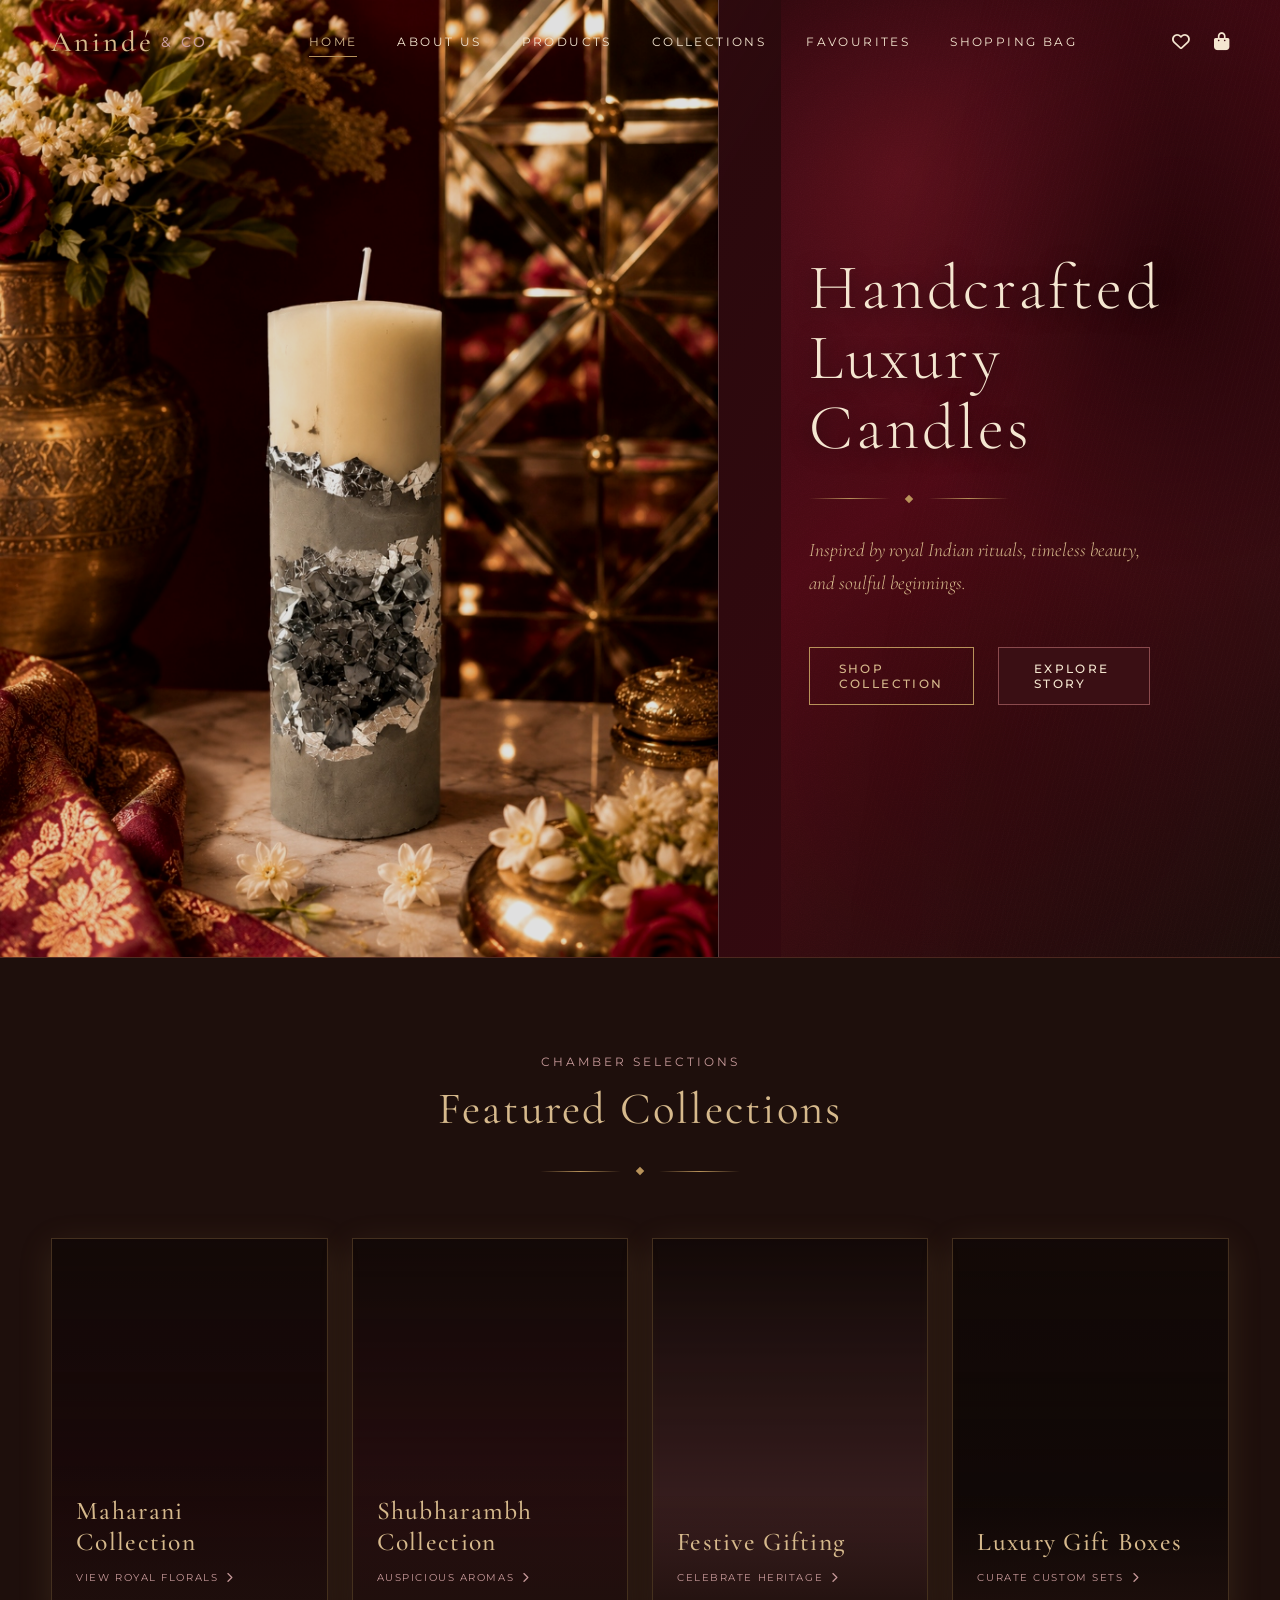
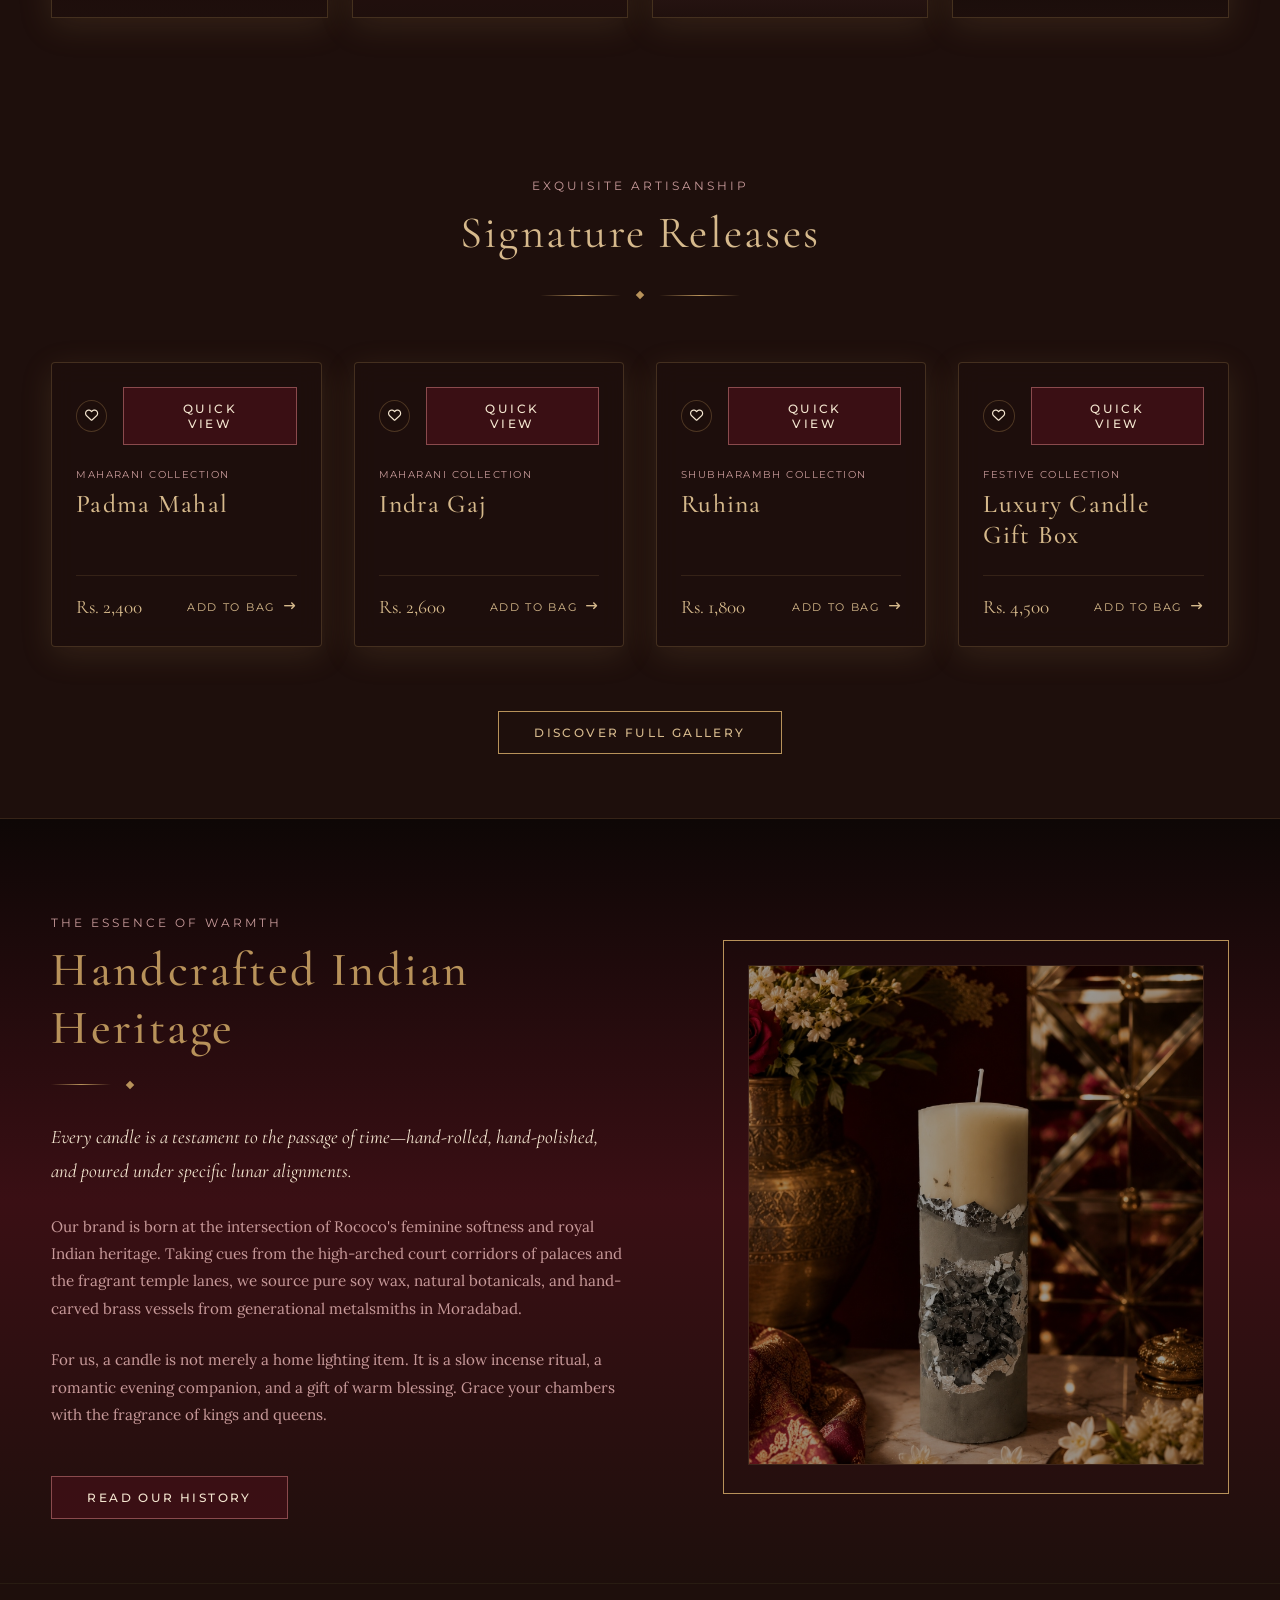
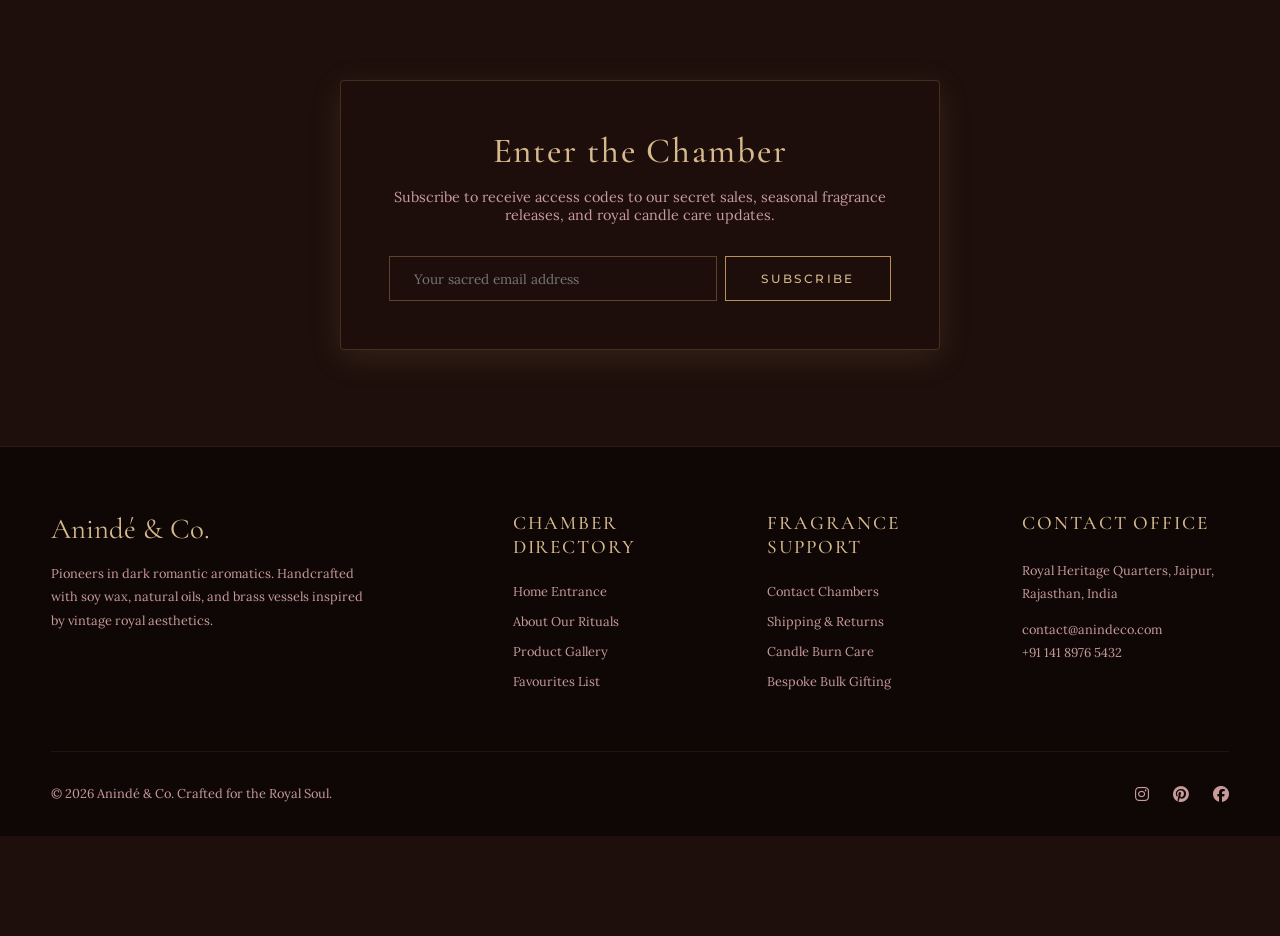
==== commit 9c79f6e7: "Fix homepage navigation links" ====
--- a/frontend/index.html
+++ b/frontend/index.html
@@ -5,44 +5,37 @@
   <meta name="viewport" content="width=device-width, initial-scale=1.0">
   <meta name="description" content="Handcrafted Luxury Candles inspired by royal Indian heritage, Rococo aesthetics, and soulful beginnings. Experience the dark romantic sensory ambiance of premium gifting.">
   <title>Handcrafted Luxury Candles | Ancient Heritage & Romantic Rituals</title>
-  
-  <!-- FontAwesome Icons -->
+
   <link rel="stylesheet" href="https://cdnjs.cloudflare.com/ajax/libs/font-awesome/6.4.0/css/all.min.css">
-  
-  <!-- Stylesheet Link -->
   <link rel="stylesheet" href="css/style.css">
 </head>
 <body>
 
-  <!-- GLOBAL STICKY LUXURY NAVBAR -->
   <nav class="luxury-navbar" id="navbar">
     <div class="nav-container">
-      <!-- Logo -->
       <a href="index.html" class="navbar-logo" id="nav-logo">
         Anindé <span>& Co.</span>
       </a>
 
-      <!-- Menu Items (Right) -->
       <div class="navbar-menu" id="navbar-menu">
         <a href="index.html" class="navbar-item active" id="nav-home">Home</a>
-        <a href="about.html" class="navbar-item" id="nav-about">About Us</a>
-        <a href="products.html" class="navbar-item" id="nav-products">Products</a>
-        <a href="products.html?category=Festive Collection" class="navbar-item" id="nav-collections">Collections</a>
-        <a href="wishlist.html" class="navbar-item" id="nav-wishlist">Favourites</a>
-        <a href="cart.html" class="navbar-item" id="nav-bag">Shopping Bag</a>
-      </div>
-
-      <!-- Icons (Cart & Wishlist Shortcut) -->
+        <a href="html/about.html" class="navbar-item" id="nav-about">About Us</a>
+        <a href="html/products.html" class="navbar-item" id="nav-products">Products</a>
+        <a href="html/products.html?category=Festive Collection" class="navbar-item" id="nav-collections">Collections</a>
+        <a href="html/wishlist.html" class="navbar-item" id="nav-wishlist">Favourites</a>
+        <a href="html/cart.html" class="navbar-item" id="nav-bag">Shopping Bag</a>
+      </div>
+
       <div class="navbar-icons">
-        <a href="wishlist.html" class="nav-icon-link" aria-label="View Favourites" id="shortcut-wishlist">
+        <a href="html/wishlist.html" class="nav-icon-link" aria-label="View Favourites" id="shortcut-wishlist">
           <i class="fa-regular fa-heart"></i>
           <span class="badge-count wishlist-badge" style="display: none;">0</span>
         </a>
-        <a href="cart.html" class="nav-icon-link" aria-label="View Shopping Bag" id="shortcut-cart">
+        <a href="html/cart.html" class="nav-icon-link" aria-label="View Shopping Bag" id="shortcut-cart">
           <i class="fa-solid fa-bag-shopping"></i>
           <span class="badge-count cart-badge" style="display: none;">0</span>
         </a>
-        <!-- Mobile Toggle Burger -->
+
         <button class="navbar-burger" aria-label="Toggle Navigation Menu" id="mobile-menu-burger">
           <span></span>
           <span></span>
@@ -52,10 +45,8 @@
     </div>
   </nav>
 
-  <!-- MAIN HOMEPAGE WRAPPER -->
   <div class="page-container" style="padding-top: 0;">
-    
-    <!-- 1. HERO SECTION -->
+
     <header class="hero-section" id="home-hero">
       <div class="hero-image-panel">
         <img src="assets/images/candle-hero.jpg" alt="Handcrafted Luxury Pillar Candle" class="hero-bg-media">
@@ -72,13 +63,12 @@
           Inspired by royal Indian rituals, timeless beauty, and soulful beginnings.
         </p>
         <div class="hero-buttons">
-          <a href="products.html" class="btn btn-primary" id="hero-btn-shop">Shop Collection</a>
-          <a href="about.html" class="btn btn-secondary" id="hero-btn-story">Explore Story</a>
+          <a href="html/products.html" class="btn btn-primary" id="hero-btn-shop">Shop Collection</a>
+          <a href="html/about.html" class="btn btn-secondary" id="hero-btn-story">Explore Story</a>
         </div>
       </div>
     </header>
 
-    <!-- 2. FEATURED COLLECTIONS SECTION -->
     <section class="section-wrapper" id="featured-collections">
       <div class="section-header">
         <span class="section-subtitle">Chamber Selections</span>
@@ -91,45 +81,41 @@
       </div>
 
       <div class="collections-grid">
-        <!-- Maharani Card -->
         <div class="collection-card" id="card-maharani">
           <div class="collection-card-bg" id="col-maharani"></div>
           <div class="collection-card-content">
             <h3 class="collection-card-title font-serif">Maharani Collection</h3>
-            <a href="products.html?category=Maharani Collection" class="collection-card-link">
+            <a href="html/products.html?category=Maharani Collection" class="collection-card-link">
               View Royal Florals <i class="fa-solid fa-chevron-right"></i>
             </a>
           </div>
         </div>
 
-        <!-- Shubharambh Card -->
         <div class="collection-card" id="card-shubharambh">
           <div class="collection-card-bg" id="col-shubharambh"></div>
           <div class="collection-card-content">
             <h3 class="collection-card-title font-serif">Shubharambh Collection</h3>
-            <a href="products.html?category=Shubharambh Collection" class="collection-card-link">
+            <a href="html/products.html?category=Shubharambh Collection" class="collection-card-link">
               Auspicious Aromas <i class="fa-solid fa-chevron-right"></i>
             </a>
           </div>
         </div>
 
-        <!-- Festive Gifting Card -->
         <div class="collection-card" id="card-festive">
           <div class="collection-card-bg" id="col-festive"></div>
           <div class="collection-card-content">
             <h3 class="collection-card-title font-serif">Festive Gifting</h3>
-            <a href="products.html?category=Festive Collection" class="collection-card-link">
+            <a href="html/products.html?category=Festive Collection" class="collection-card-link">
               Celebrate Heritage <i class="fa-solid fa-chevron-right"></i>
             </a>
           </div>
         </div>
 
-        <!-- Luxury Gift Boxes Card -->
         <div class="collection-card" id="card-boxes">
           <div class="collection-card-bg" id="col-boxes"></div>
           <div class="collection-card-content">
             <h3 class="collection-card-title font-serif">Luxury Gift Boxes</h3>
-            <a href="products.html?subcategory=Gift Boxes" class="collection-card-link">
+            <a href="html/products.html?subcategory=Gift Boxes" class="collection-card-link">
               Curate Custom Sets <i class="fa-solid fa-chevron-right"></i>
             </a>
           </div>
@@ -137,7 +123,6 @@
       </div>
     </section>
 
-    <!-- 3. PRODUCT PREVIEW SECTION -->
     <section class="section-wrapper" id="featured-products">
       <div class="section-header">
         <span class="section-subtitle">Exquisite Artisanship</span>
@@ -149,17 +134,13 @@
         </div>
       </div>
 
-      <!-- Injected Dynamically by app.js -->
-      <div class="products-layout-grid" id="featured-products-container">
-        <!-- Dynamic Cards Inserted Here -->
-      </div>
+      <div class="products-layout-grid" id="featured-products-container"></div>
 
       <div class="text-center" style="margin-top: 4rem;">
-        <a href="products.html" class="btn btn-primary" id="btn-discover-all">Discover Full Gallery</a>
-      </div>
-    </section>
-
-    <!-- 4. BRAND STORY SECTION -->
+        <a href="html/products.html" class="btn btn-primary" id="btn-discover-all">Discover Full Gallery</a>
+      </div>
+    </section>
+
     <section class="brand-story-section section-wrapper" id="brand-story">
       <div class="story-grid">
         <div class="story-content">
@@ -180,16 +161,15 @@
           <p class="story-text">
             For us, a candle is not merely a home lighting item. It is a slow incense ritual, a romantic evening companion, and a gift of warm blessing. Grace your chambers with the fragrance of kings and queens.
           </p>
-          <a href="about.html" class="btn btn-secondary" style="margin-top: 1.5rem;" id="btn-read-history">Read Our History</a>
-        </div>
+          <a href="html/about.html" class="btn btn-secondary" style="margin-top: 1.5rem;" id="btn-read-history">Read Our History</a>
+        </div>
+
         <div class="story-image-card">
-          <!-- Reusing the beautiful candle photo in the brand details -->
-          <img src="../assets/images/candle-hero.jpg" alt="Wax Pouring Ritual Image">
-        </div>
-      </div>
-    </section>
-
-    <!-- 5. NEWSLETTER SECTION -->
+          <img src="assets/images/candle-hero.jpg" alt="Wax Pouring Ritual Image">
+        </div>
+      </div>
+    </section>
+
     <section class="newsletter-section" id="newsletter-chambers">
       <div class="newsletter-box glass-card">
         <h2 class="newsletter-title font-serif">Enter the Chamber</h2>
@@ -205,7 +185,6 @@
 
   </div>
 
-  <!-- FOOTER -->
   <footer class="luxury-footer">
     <div class="footer-grid">
       <div>
@@ -214,24 +193,27 @@
           Pioneers in dark romantic aromatics. Handcrafted with soy wax, natural oils, and brass vessels inspired by vintage royal aesthetics.
         </p>
       </div>
+
       <div>
         <h4 class="footer-col-title">Chamber Directory</h4>
         <ul class="footer-links">
           <li><a href="index.html">Home Entrance</a></li>
-          <li><a href="about.html">About Our Rituals</a></li>
-          <li><a href="products.html">Product Gallery</a></li>
-          <li><a href="wishlist.html">Favourites List</a></li>
+          <li><a href="html/about.html">About Our Rituals</a></li>
+          <li><a href="html/products.html">Product Gallery</a></li>
+          <li><a href="html/wishlist.html">Favourites List</a></li>
         </ul>
       </div>
+
       <div>
         <h4 class="footer-col-title">Fragrance Support</h4>
         <ul class="footer-links">
-          <li><a href="contact.html">Contact Chambers</a></li>
+          <li><a href="html/contact.html">Contact Chambers</a></li>
           <li><a href="#">Shipping & Returns</a></li>
           <li><a href="#">Candle Burn Care</a></li>
           <li><a href="#">Bespoke Bulk Gifting</a></li>
         </ul>
       </div>
+
       <div>
         <h4 class="footer-col-title">Contact Office</h4>
         <p class="footer-text" style="margin-bottom: 0.8rem;">
@@ -243,6 +225,7 @@
         </p>
       </div>
     </div>
+
     <div class="footer-bottom">
       <div>&copy; 2026 Anindé & Co. Crafted for the Royal Soul.</div>
       <div class="social-links">
@@ -253,11 +236,10 @@
     </div>
   </footer>
 
-  <!-- Application Controller -->
   <script src="js/products.js"></script>
   <script src="js/cart.js"></script>
   <script src="js/wishlist.js"></script>
   <script src="js/catalog.js"></script>
   <script src="js/app.js"></script>
 </body>
-</html>
+</html>
